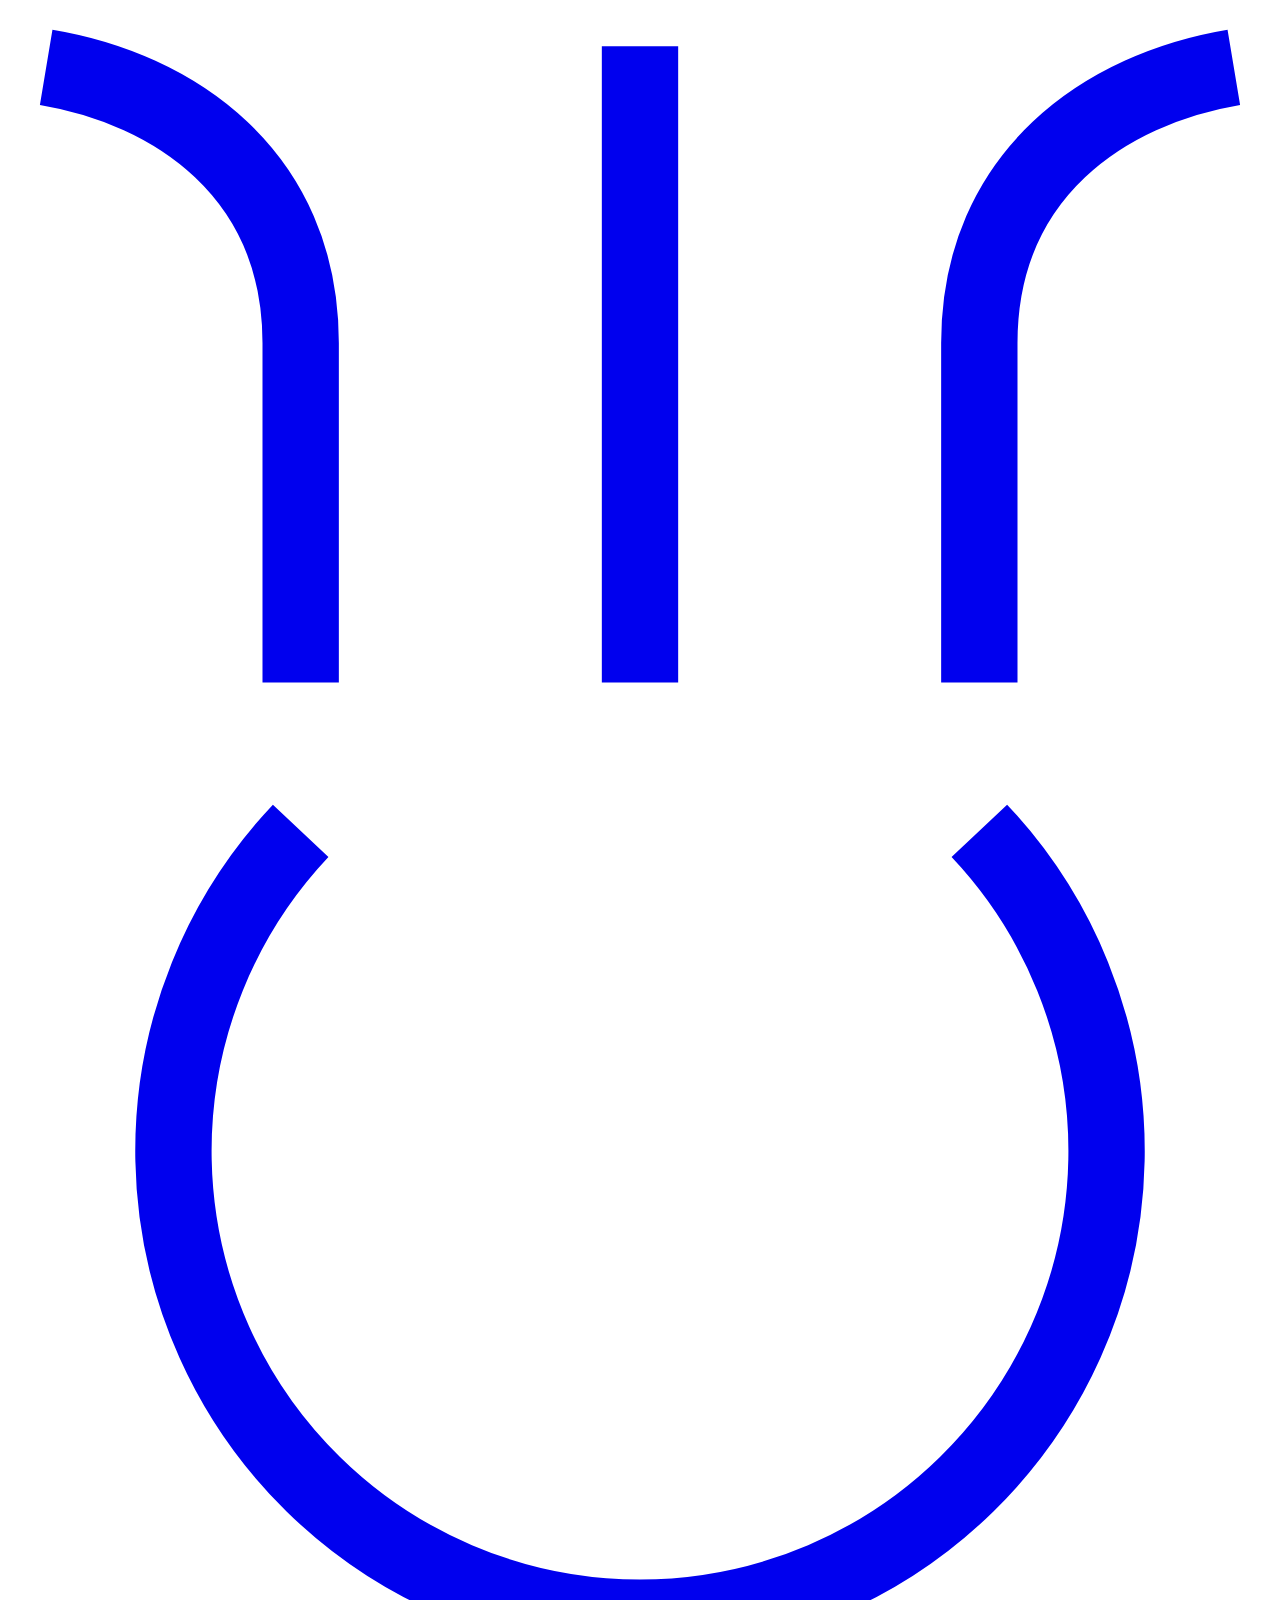
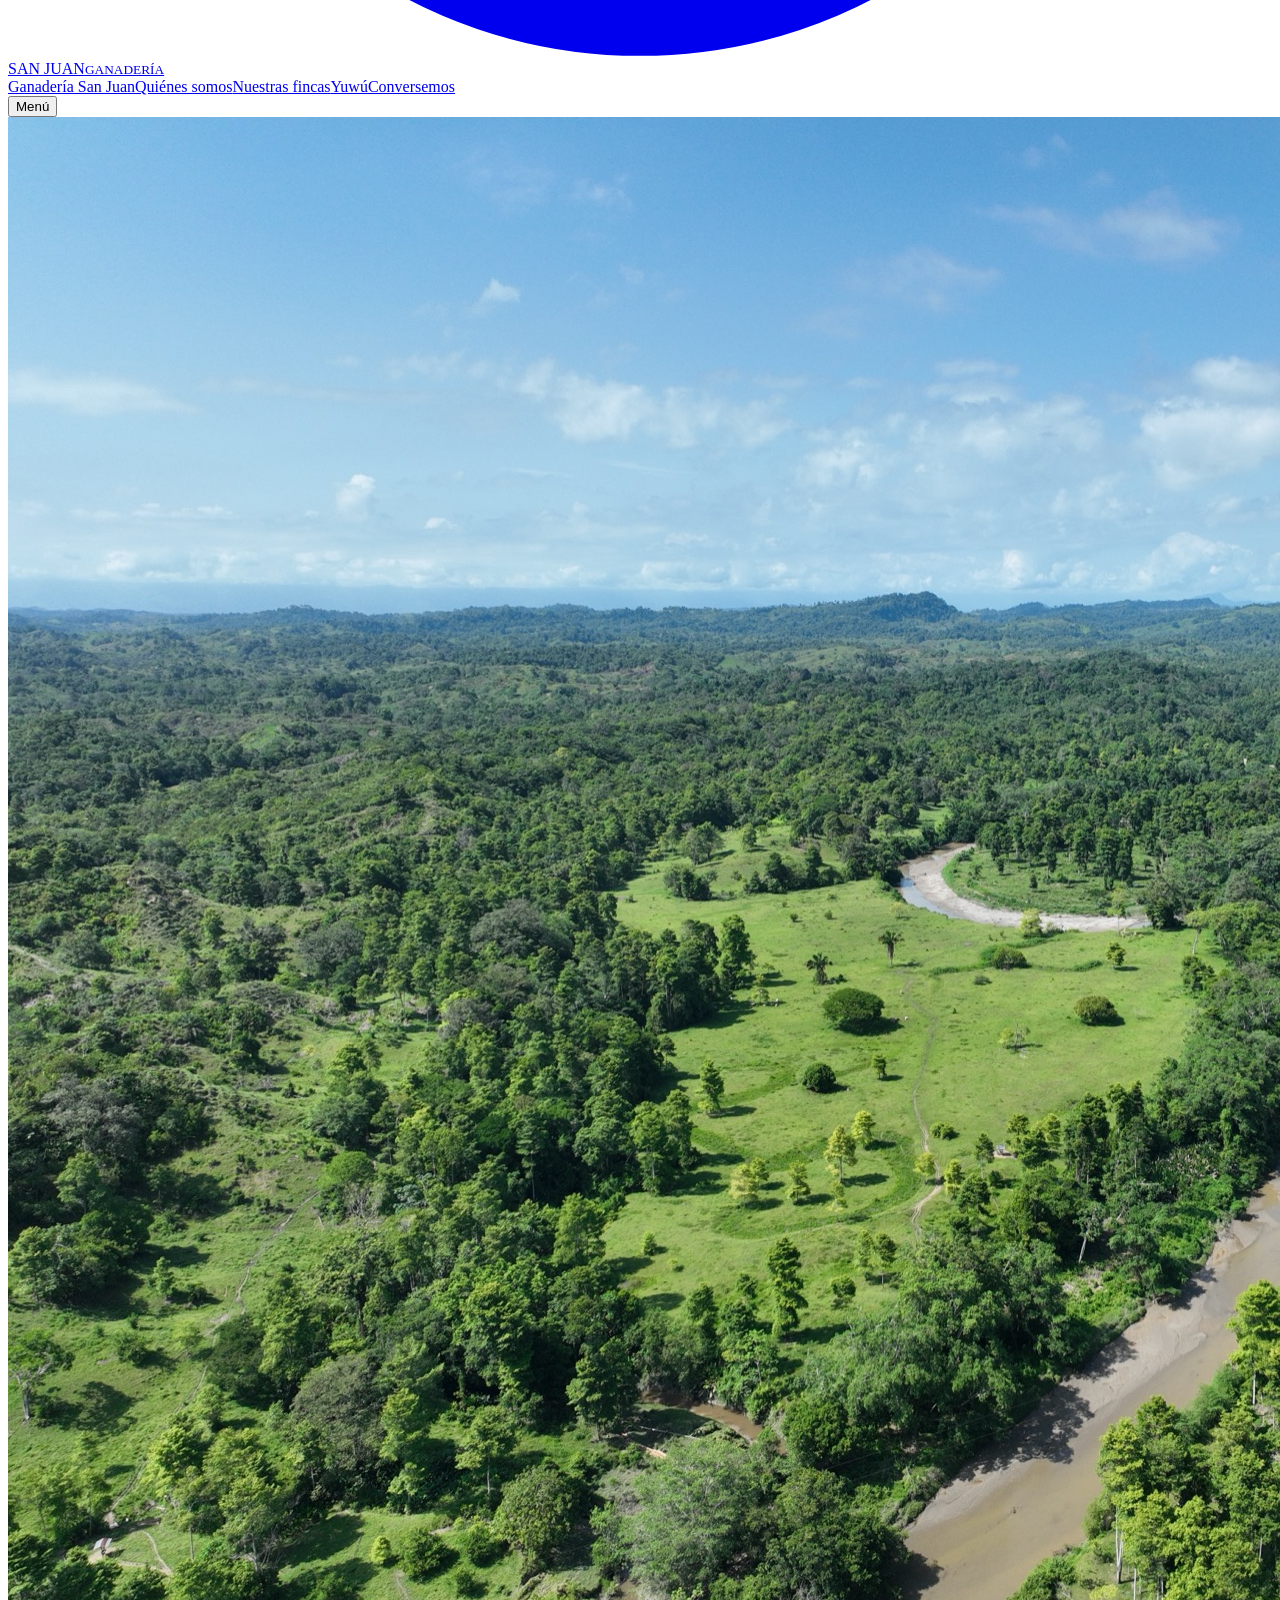
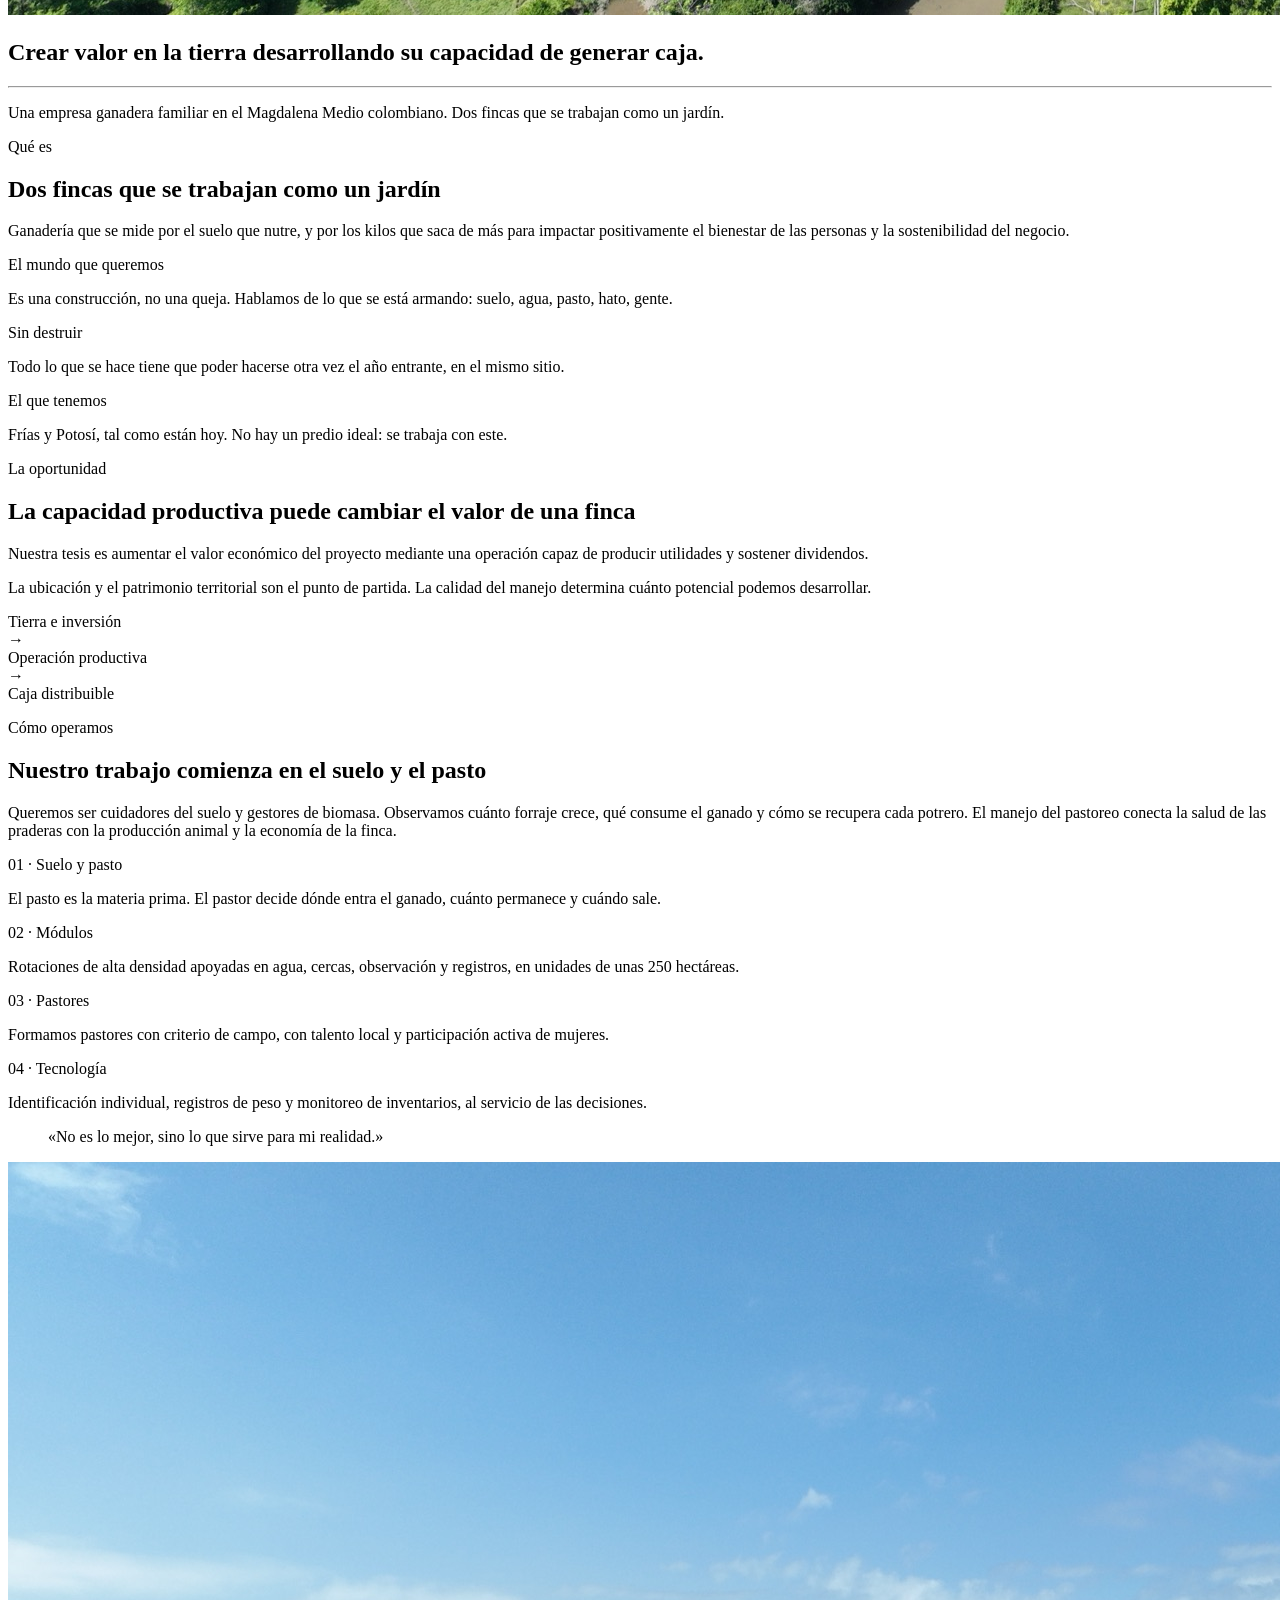
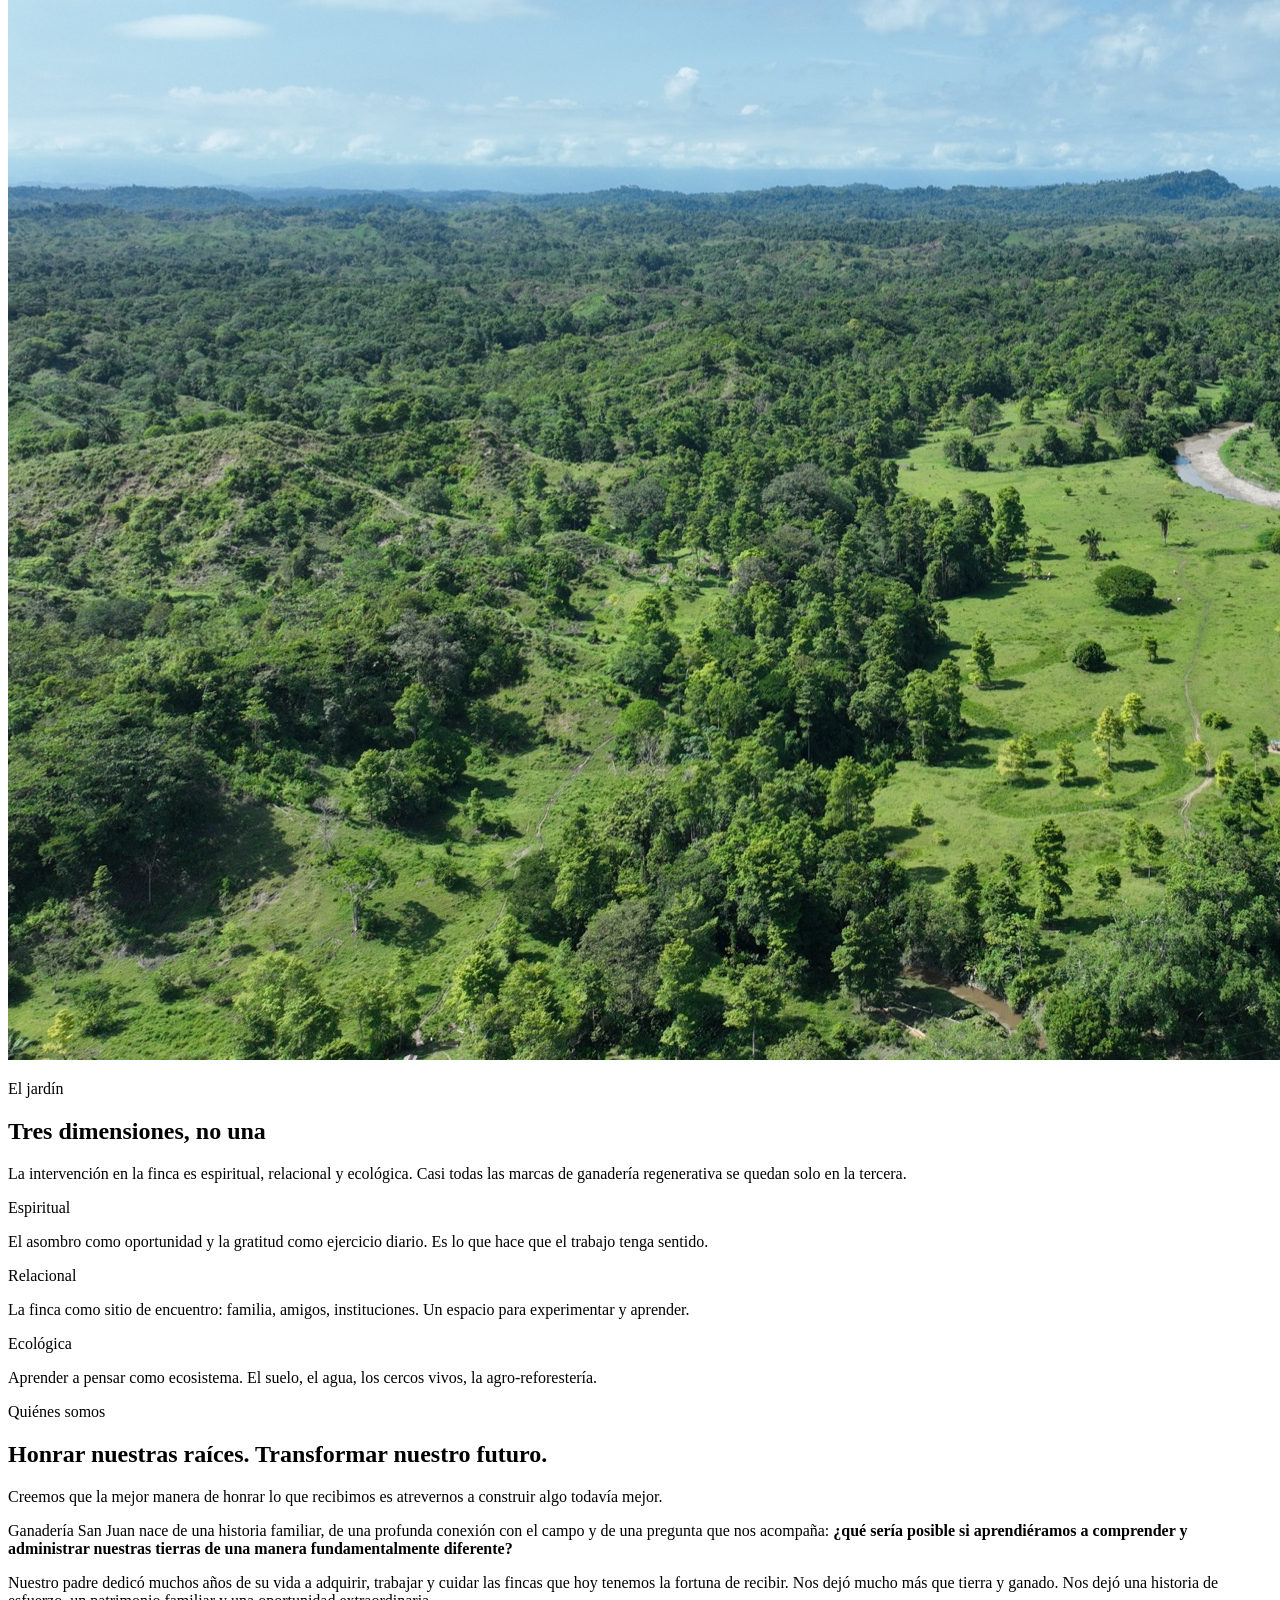
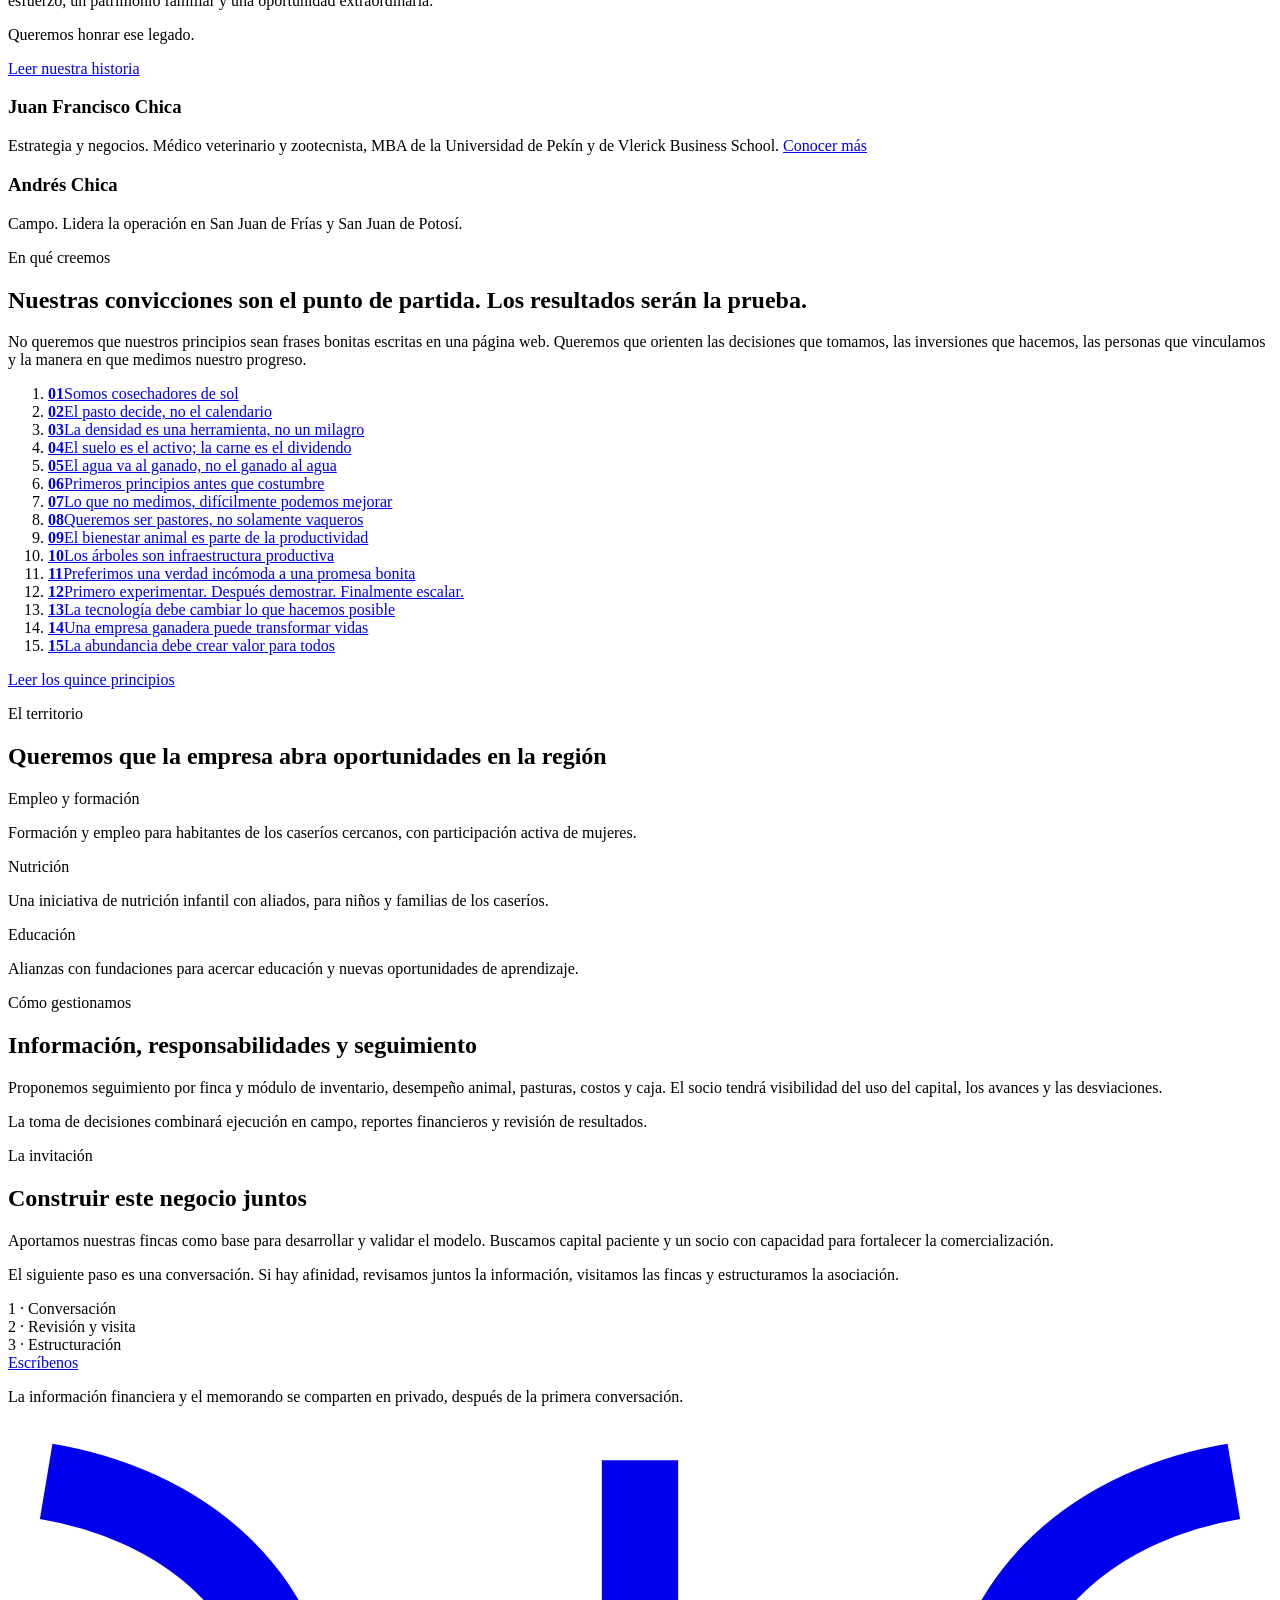
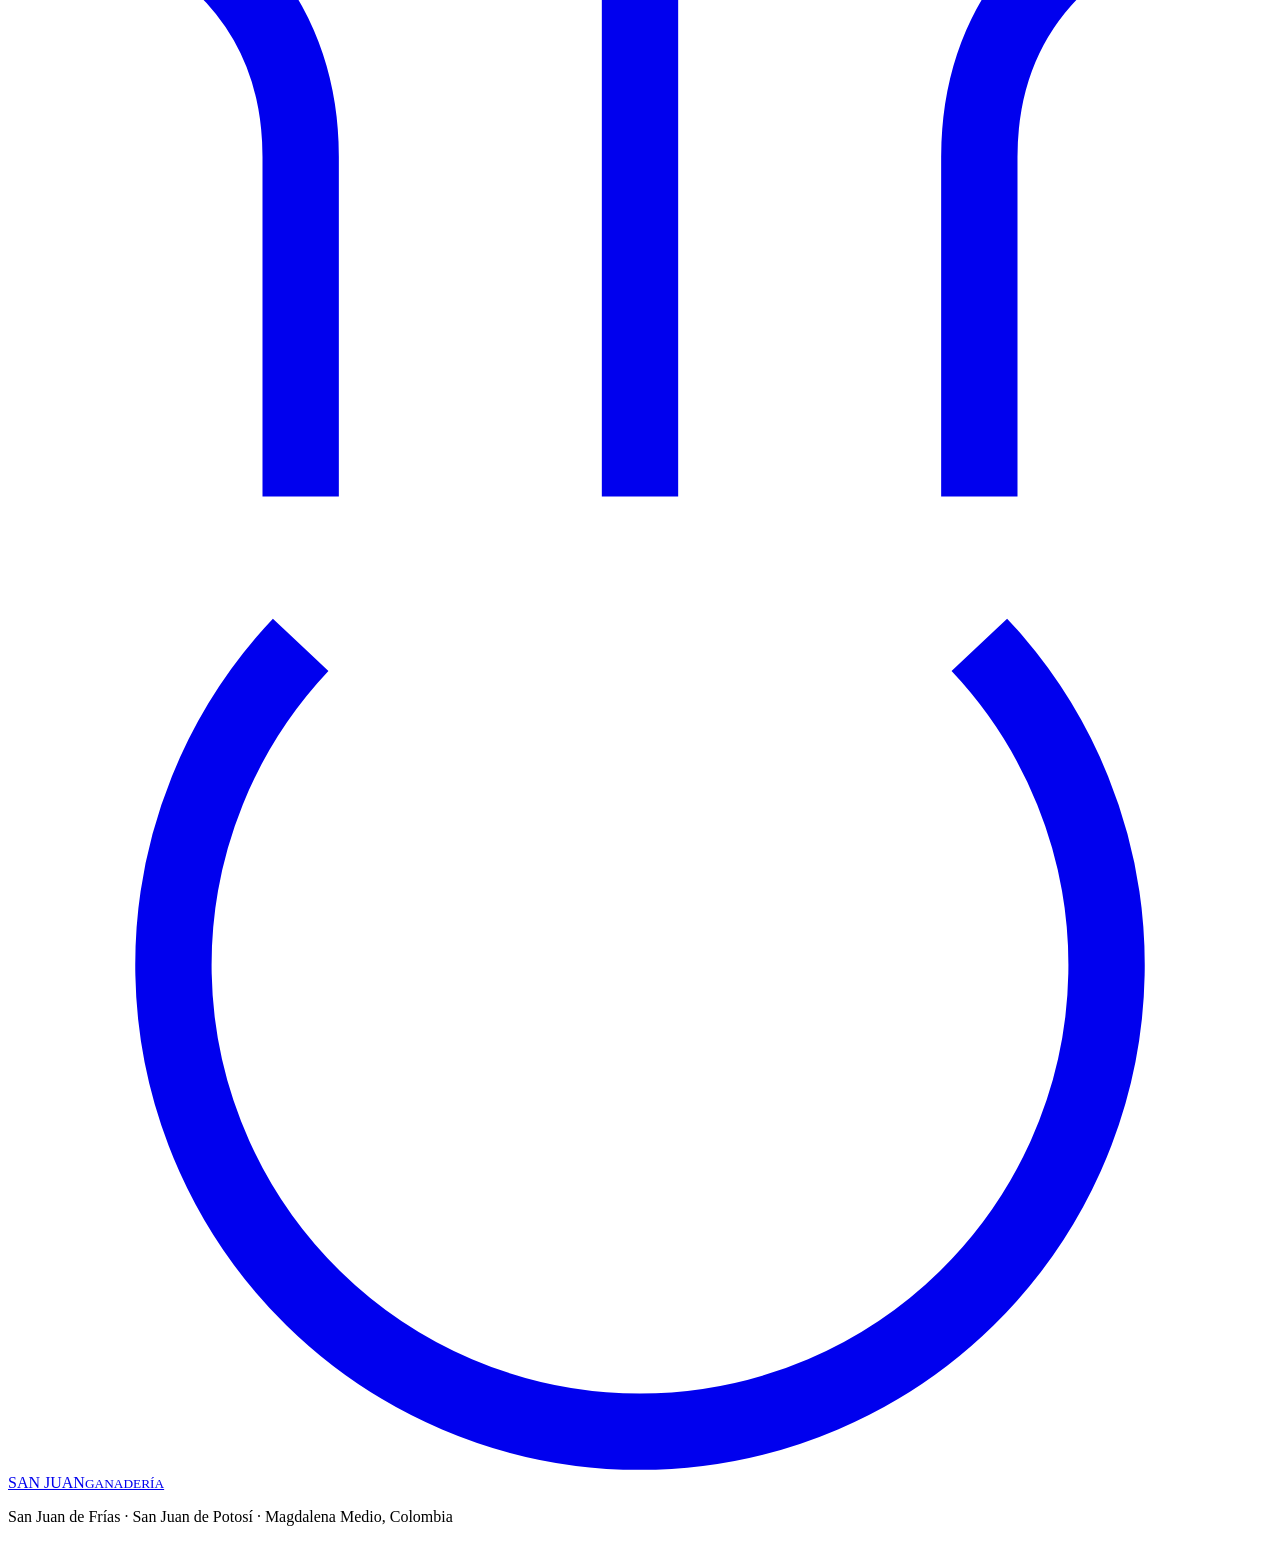
==== docs/index.html @ 47ebae49 "Sitio de Ganadería San Juan para inversionistas: inicio, quiénes somos, nuestras fincas y Yuwú Co-Au" ====
<!doctype html>
<html lang="es">
<head>
<meta charset="utf-8">
<meta name="viewport" content="width=device-width, initial-scale=1">
<title>Ganadería San Juan</title>
<meta name="description" content="Una empresa ganadera familiar en el Magdalena Medio colombiano. Crear valor en la tierra desarrollando su capacidad de generar caja.">
<meta property="og:title" content="Ganadería San Juan">
<meta property="og:description" content="Una empresa ganadera familiar en el Magdalena Medio colombiano. Crear valor en la tierra desarrollando su capacidad de generar caja.">
<meta property="og:image" content="/activos/fotos/predio-01-agua.jpg">
<link rel="icon" href="/activos/favicon.svg" type="image/svg+xml">
<link rel="preconnect" href="https://fonts.googleapis.com">
<link rel="preconnect" href="https://fonts.gstatic.com" crossorigin>
<link href="https://fonts.googleapis.com/css2?family=Work+Sans:wght@400;500;600&family=Zilla+Slab:wght@400;500&display=swap" rel="stylesheet">
<link rel="stylesheet" href="/activos/estilos.css?v=a3843a51">
</head>
<body>
<header class="nav"><div class="contenedor">
  <a class="marca" href="/" aria-label="Ganadería San Juan, inicio"><svg xmlns="http://www.w3.org/2000/svg" viewBox="20.2 10.2 59.6 77.7" role="img" aria-label="San Juan">

<g fill="none" stroke="currentColor" stroke-width="3.6"><path d="M34,49 A22,22 0 1 0 66,49"></path><path d="M34,42 V26 C34,18 28,14 22,13"></path><path d="M50,42 V12"></path><path d="M66,42 V26 C66,18 72,14 78,13"></path></g>
</svg><span>SAN JUAN<small>GANADERÍA</small></span></a>
  <nav class="enlaces" id="menu"><a href="/" aria-current="page">Ganadería San Juan</a><a href="/quienes-somos/">Quiénes somos</a><a href="/fincas/">Nuestras fincas</a><a href="/yuwu/">Yuwú</a><a href="/#conversemos">Conversemos</a></nav>
  <button class="menu-boton" type="button" aria-expanded="false" aria-controls="menu">Menú</button>
</div></header>
<main>
<section class="portada">
  <img src="/activos/fotos/predio-01-agua.jpg" alt="Una quebrada rodea un potrero de San Juan, con el monte alrededor" fetchpriority="high">
  <div class="contenedor">
    <h1>Crear valor en la tierra desarrollando su capacidad de generar caja.</h1>
    <hr class="regla">
    <p class="bajada">Una empresa ganadera familiar en el Magdalena Medio colombiano. Dos fincas que se trabajan como un jardín.</p>
  </div>
</section>

<section class="seccion" id="que-es"><div class="contenedor">
  <p class="etiqueta">Qué es</p>
  <h2>Dos fincas que se trabajan como un jardín</h2>
  <div class="cuerpo"><p>Ganadería que se mide por el suelo que nutre, y por los kilos que saca de más para impactar positivamente el bienestar de las personas y la sostenibilidad del negocio.</p></div>
  <div class="columnas">
    <div class="col"><p class="etiqueta">El mundo que queremos</p><p class="secundario">Es una construcción, no una queja. Hablamos de lo que se está armando: suelo, agua, pasto, hato, gente.</p></div>
    <div class="col"><p class="etiqueta">Sin destruir</p><p class="secundario">Todo lo que se hace tiene que poder hacerse otra vez el año entrante, en el mismo sitio.</p></div>
    <div class="col"><p class="etiqueta">El que tenemos</p><p class="secundario">Frías y Potosí, tal como están hoy. No hay un predio ideal: se trabaja con este.</p></div>
  </div>
</div></section>

<section class="seccion tarjeta-fondo" id="oportunidad"><div class="contenedor">
  <p class="etiqueta">La oportunidad</p>
  <h2>La capacidad productiva puede cambiar el valor de una finca</h2>
  <div class="cuerpo">
    <p>Nuestra tesis es aumentar el valor económico del proyecto mediante una operación capaz de producir utilidades y sostener dividendos.</p>
    <p>La ubicación y el patrimonio territorial son el punto de partida. La calidad del manejo determina cuánto potencial podemos desarrollar.</p>
  </div>
  <div class="flujo"><div>Tierra e inversión</div><span>→</span><div>Operación productiva</div><span>→</span><div>Caja distribuible</div></div>
</div></section>

<section class="seccion" id="como-operamos"><div class="contenedor">
  <p class="etiqueta">Cómo operamos</p>
  <h2>Nuestro trabajo comienza en el suelo y el pasto</h2>
  <div class="cuerpo"><p>Queremos ser cuidadores del suelo y gestores de biomasa. Observamos cuánto forraje crece, qué consume el ganado y cómo se recupera cada potrero. El manejo del pastoreo conecta la salud de las praderas con la producción animal y la economía de la finca.</p></div>
  <div class="columnas cuatro">
    <div class="col"><p class="etiqueta">01 · Suelo y pasto</p><p class="secundario">El pasto es la materia prima. El pastor decide dónde entra el ganado, cuánto permanece y cuándo sale.</p></div>
    <div class="col"><p class="etiqueta">02 · Módulos</p><p class="secundario">Rotaciones de alta densidad apoyadas en agua, cercas, observación y registros, en unidades de unas 250 hectáreas.</p></div>
    <div class="col"><p class="etiqueta">03 · Pastores</p><p class="secundario">Formamos pastores con criterio de campo, con talento local y participación activa de mujeres.</p></div>
    <div class="col"><p class="etiqueta">04 · Tecnología</p><p class="secundario">Identificación individual, registros de peso y monitoreo de inventarios, al servicio de las decisiones.</p></div>
  </div>
  <blockquote class="cita">«No es lo mejor, sino lo que sirve para mi realidad.»</blockquote>
</div></section>

<section class="oscura" id="el-jardin">
  <img class="foto-sangre" src="/activos/fotos/predio-02-potrero.jpg" alt="El claro de un potrero dentro de la curva de la quebrada, con el monte alrededor" loading="lazy">
  <div class="seccion"><div class="contenedor">
    <p class="etiqueta">El jardín</p>
    <h2>Tres dimensiones, no una</h2>
    <div class="cuerpo"><p>La intervención en la finca es espiritual, relacional y ecológica. Casi todas las marcas de ganadería regenerativa se quedan solo en la tercera.</p></div>
    <div class="columnas">
      <div class="col"><p class="etiqueta">Espiritual</p><p class="secundario">El asombro como oportunidad y la gratitud como ejercicio diario. Es lo que hace que el trabajo tenga sentido.</p></div>
      <div class="col"><p class="etiqueta">Relacional</p><p class="secundario">La finca como sitio de encuentro: familia, amigos, instituciones. Un espacio para experimentar y aprender.</p></div>
      <div class="col"><p class="etiqueta">Ecológica</p><p class="secundario">Aprender a pensar como ecosistema. El suelo, el agua, los cercos vivos, la agro-reforestería.</p></div>
    </div>
  </div></div>
</section>

<section class="seccion tarjeta-fondo" id="quienes-somos"><div class="contenedor">
  <p class="etiqueta">Quiénes somos</p>
  <h2>Honrar nuestras raíces. Transformar nuestro futuro.</h2>
  <div class="cuerpo">
    <p>Creemos que la mejor manera de honrar lo que recibimos es atrevernos a construir algo todavía mejor.</p>
    <p>Ganadería San Juan nace de una historia familiar, de una profunda conexión con el campo y de una pregunta que nos acompaña: <strong>¿qué sería posible si aprendiéramos a comprender y administrar nuestras tierras de una manera fundamentalmente diferente?</strong></p>
    <p>Nuestro padre dedicó muchos años de su vida a adquirir, trabajar y cuidar las fincas que hoy tenemos la fortuna de recibir. Nos dejó mucho más que tierra y ganado. Nos dejó una historia de esfuerzo, un patrimonio familiar y una oportunidad extraordinaria.</p>
    <p>Queremos honrar ese legado.</p>
  </div>
  <a class="boton sepia" href="/quienes-somos/">Leer nuestra historia</a>
  <div class="personas">
    <div class="persona"><h3>Juan Francisco Chica</h3><p class="secundario">Estrategia y negocios. Médico veterinario y zootecnista, MBA de la Universidad de Pekín y de Vlerick Business School. <a href="https://juanchica.com/sobre-mi/">Conocer más</a></p></div>
    <div class="persona"><h3>Andrés Chica</h3><p class="secundario">Campo. Lidera la operación en San Juan de Frías y San Juan de Potosí.</p></div>
  </div>
</div></section>

<section class="seccion" id="en-que-creemos"><div class="contenedor">
  <p class="etiqueta">En qué creemos</p>
  <h2>Nuestras convicciones son el punto de partida. Los resultados serán la prueba.</h2>
  <div class="cuerpo"><p>No queremos que nuestros principios sean frases bonitas escritas en una página web. Queremos que orienten las decisiones que tomamos, las inversiones que hacemos, las personas que vinculamos y la manera en que medimos nuestro progreso.</p></div>
  <ol class="principios">
    <li><a href="/quienes-somos/#p01"><b>01</b>Somos cosechadores de sol</a></li>
    <li><a href="/quienes-somos/#p02"><b>02</b>El pasto decide, no el calendario</a></li>
    <li><a href="/quienes-somos/#p03"><b>03</b>La densidad es una herramienta, no un milagro</a></li>
    <li><a href="/quienes-somos/#p04"><b>04</b>El suelo es el activo; la carne es el dividendo</a></li>
    <li><a href="/quienes-somos/#p05"><b>05</b>El agua va al ganado, no el ganado al agua</a></li>
    <li><a href="/quienes-somos/#p06"><b>06</b>Primeros principios antes que costumbre</a></li>
    <li><a href="/quienes-somos/#p07"><b>07</b>Lo que no medimos, difícilmente podemos mejorar</a></li>
    <li><a href="/quienes-somos/#p08"><b>08</b>Queremos ser pastores, no solamente vaqueros</a></li>
    <li><a href="/quienes-somos/#p09"><b>09</b>El bienestar animal es parte de la productividad</a></li>
    <li><a href="/quienes-somos/#p10"><b>10</b>Los árboles son infraestructura productiva</a></li>
    <li><a href="/quienes-somos/#p11"><b>11</b>Preferimos una verdad incómoda a una promesa bonita</a></li>
    <li><a href="/quienes-somos/#p12"><b>12</b>Primero experimentar. Después demostrar. Finalmente escalar.</a></li>
    <li><a href="/quienes-somos/#p13"><b>13</b>La tecnología debe cambiar lo que hacemos posible</a></li>
    <li><a href="/quienes-somos/#p14"><b>14</b>Una empresa ganadera puede transformar vidas</a></li>
    <li><a href="/quienes-somos/#p15"><b>15</b>La abundancia debe crear valor para todos</a></li>
  </ol>
  <a class="boton sepia" href="/quienes-somos/#en-que-creemos">Leer los quince principios</a>
</div></section>

<section class="seccion tarjeta-fondo" id="region"><div class="contenedor">
  <p class="etiqueta">El territorio</p>
  <h2>Queremos que la empresa abra oportunidades en la región</h2>
  <div class="columnas">
    <div class="col"><p class="etiqueta">Empleo y formación</p><p class="secundario">Formación y empleo para habitantes de los caseríos cercanos, con participación activa de mujeres.</p></div>
    <div class="col"><p class="etiqueta">Nutrición</p><p class="secundario">Una iniciativa de nutrición infantil con aliados, para niños y familias de los caseríos.</p></div>
    <div class="col"><p class="etiqueta">Educación</p><p class="secundario">Alianzas con fundaciones para acercar educación y nuevas oportunidades de aprendizaje.</p></div>
  </div>
</div></section>

<section class="seccion" id="gobierno"><div class="contenedor">
  <p class="etiqueta">Cómo gestionamos</p>
  <h2>Información, responsabilidades y seguimiento</h2>
  <div class="cuerpo">
    <p>Proponemos seguimiento por finca y módulo de inventario, desempeño animal, pasturas, costos y caja. El socio tendrá visibilidad del uso del capital, los avances y las desviaciones.</p>
    <p>La toma de decisiones combinará ejecución en campo, reportes financieros y revisión de resultados.</p>
  </div>
</div></section>


<section class="seccion oscura" id="conversemos"><div class="contenedor">
  <p class="etiqueta">La invitación</p>
  <h2>Construir este negocio juntos</h2>
  <div class="cuerpo">
    <p>Aportamos nuestras fincas como base para desarrollar y validar el modelo. Buscamos capital paciente y un socio con capacidad para fortalecer la comercialización.</p>
    <p>El siguiente paso es una conversación. Si hay afinidad, revisamos juntos la información, visitamos las fincas y estructuramos la asociación.</p>
  </div>
  <div class="pasos"><div>1 · Conversación</div><div>2 · Revisión y visita</div><div>3 · Estructuración</div></div>
  <a class="boton" href="mailto:juan.francisco.chica@gmail.com?subject=Ganader%C3%ADa%20San%20Juan">Escríbenos</a>
  <p class="nota">La información financiera y el memorando se comparten en privado, después de la primera conversación.</p>
</div></section>

</main>
<footer class="pie"><div class="contenedor">
  <a class="marca" href="/"><svg xmlns="http://www.w3.org/2000/svg" viewBox="20.2 10.2 59.6 77.7" role="img" aria-label="San Juan">

<g fill="none" stroke="currentColor" stroke-width="3.6"><path d="M34,49 A22,22 0 1 0 66,49"></path><path d="M34,42 V26 C34,18 28,14 22,13"></path><path d="M50,42 V12"></path><path d="M66,42 V26 C66,18 72,14 78,13"></path></g>
</svg><span>SAN JUAN<small>GANADERÍA</small></span></a>
  <p>San Juan de Frías · San Juan de Potosí · Magdalena Medio, Colombia</p>
</div></footer>
<script>
  const nav = document.querySelector('.nav'), boton = document.querySelector('.menu-boton');
  boton.addEventListener('click', () => {
    const abierto = nav.classList.toggle('abierto');
    boton.setAttribute('aria-expanded', abierto); boton.textContent = abierto ? 'Cerrar' : 'Menú';
  });
  document.querySelectorAll('#menu a').forEach(a => a.addEventListener('click', () => {
    nav.classList.remove('abierto'); boton.setAttribute('aria-expanded', false); boton.textContent = 'Menú';
  }));
</script>
</body>
</html>
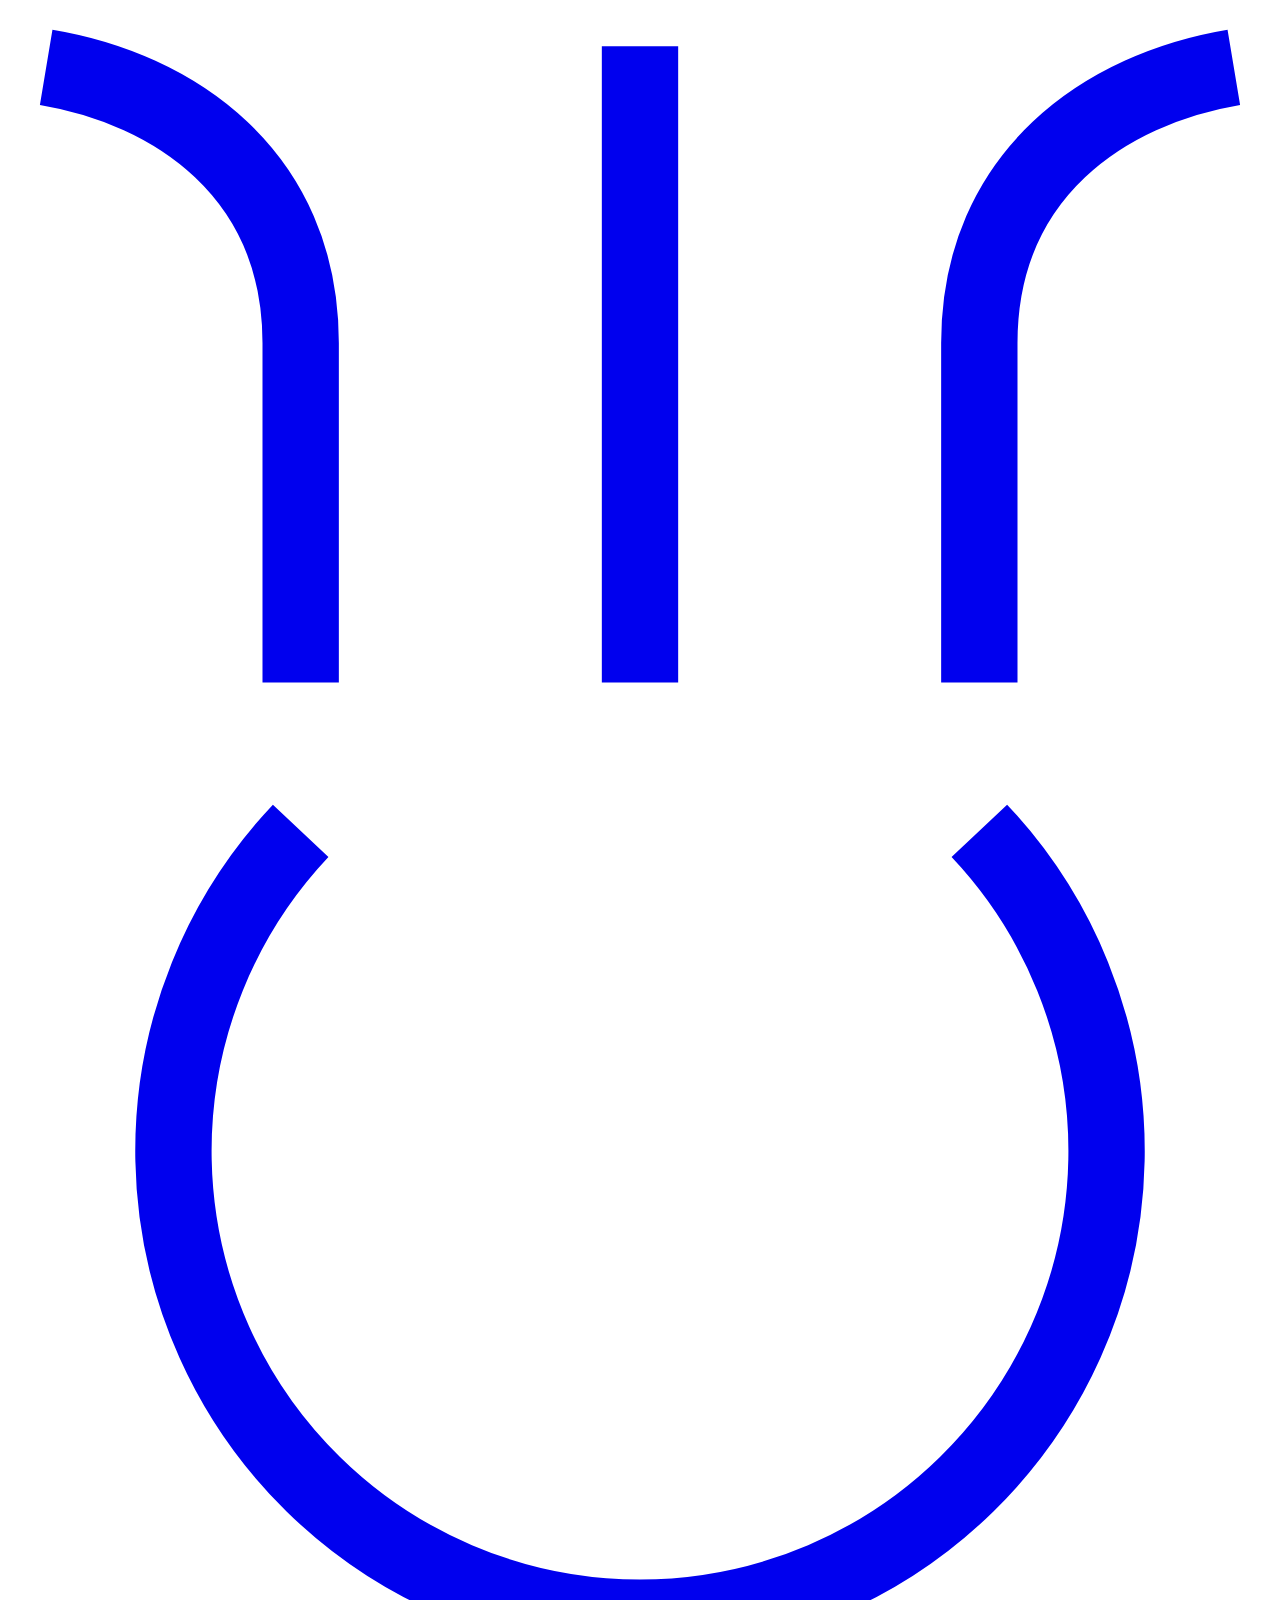
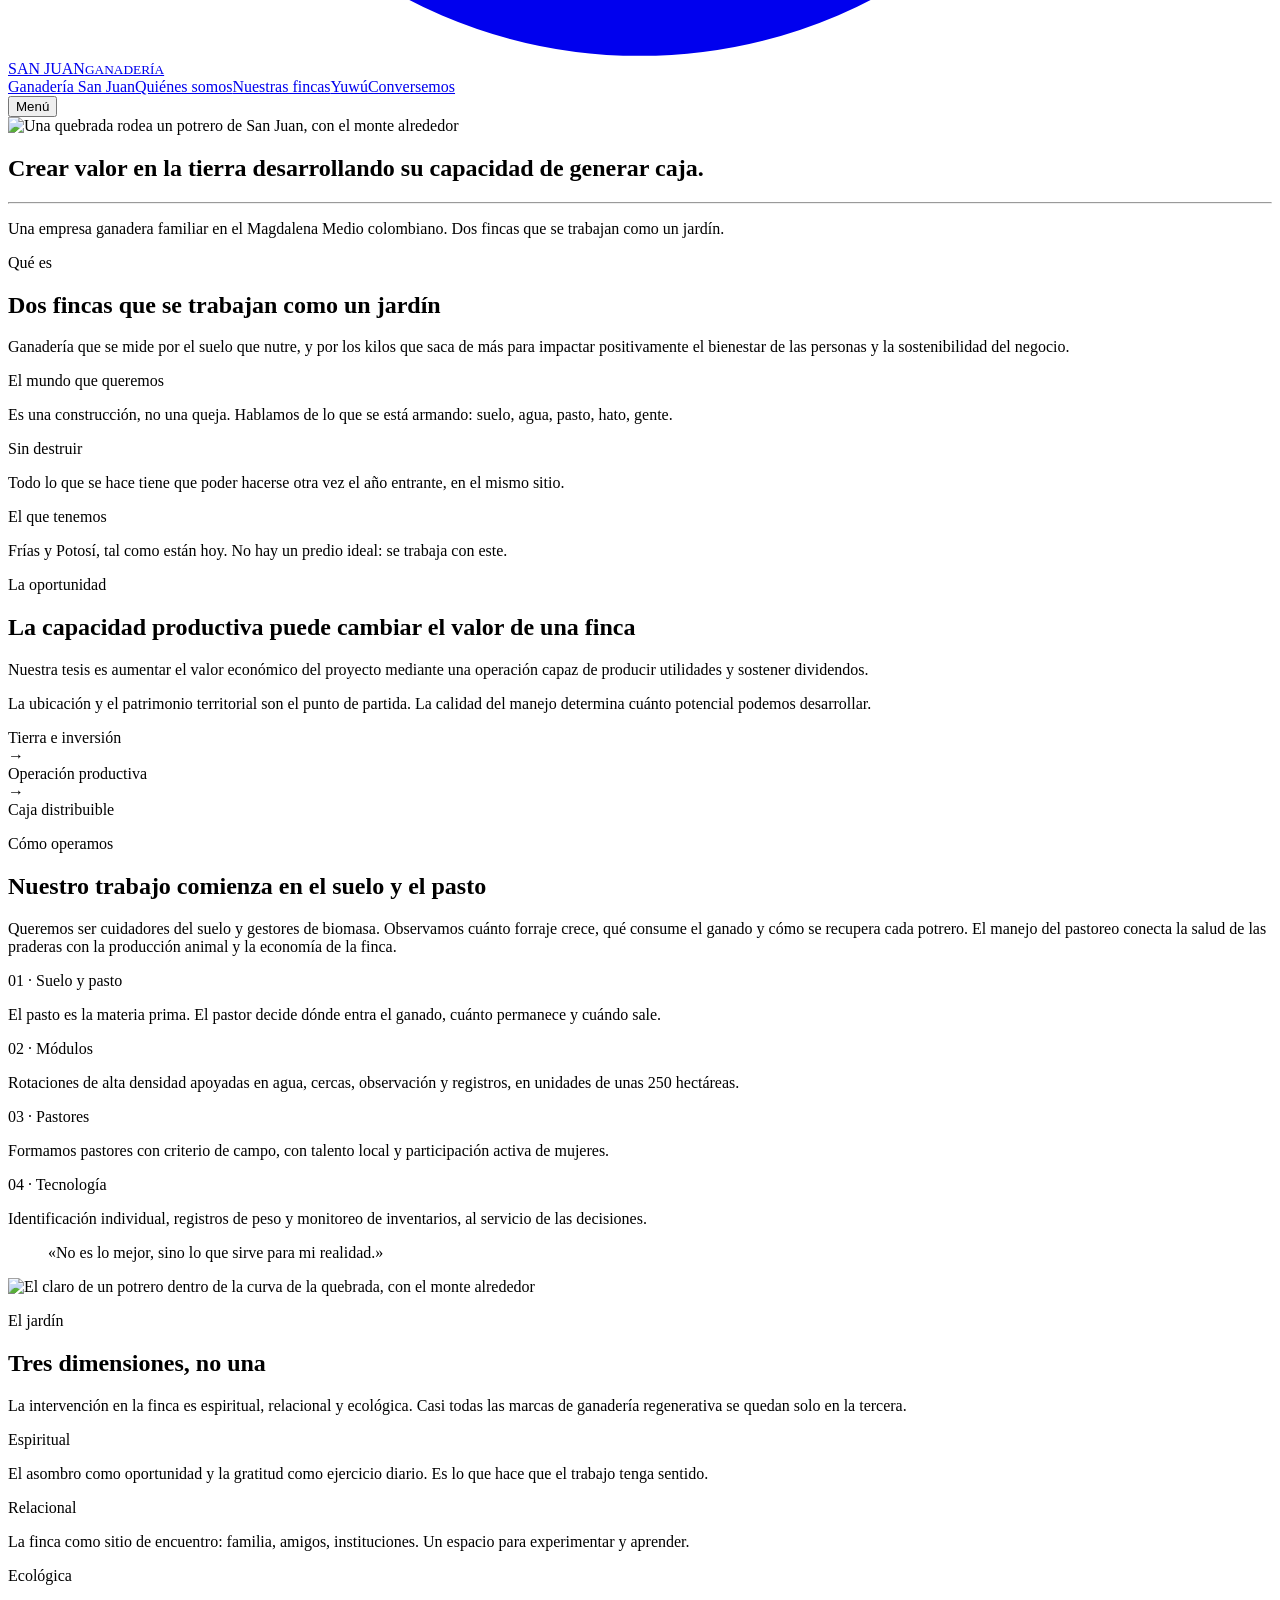
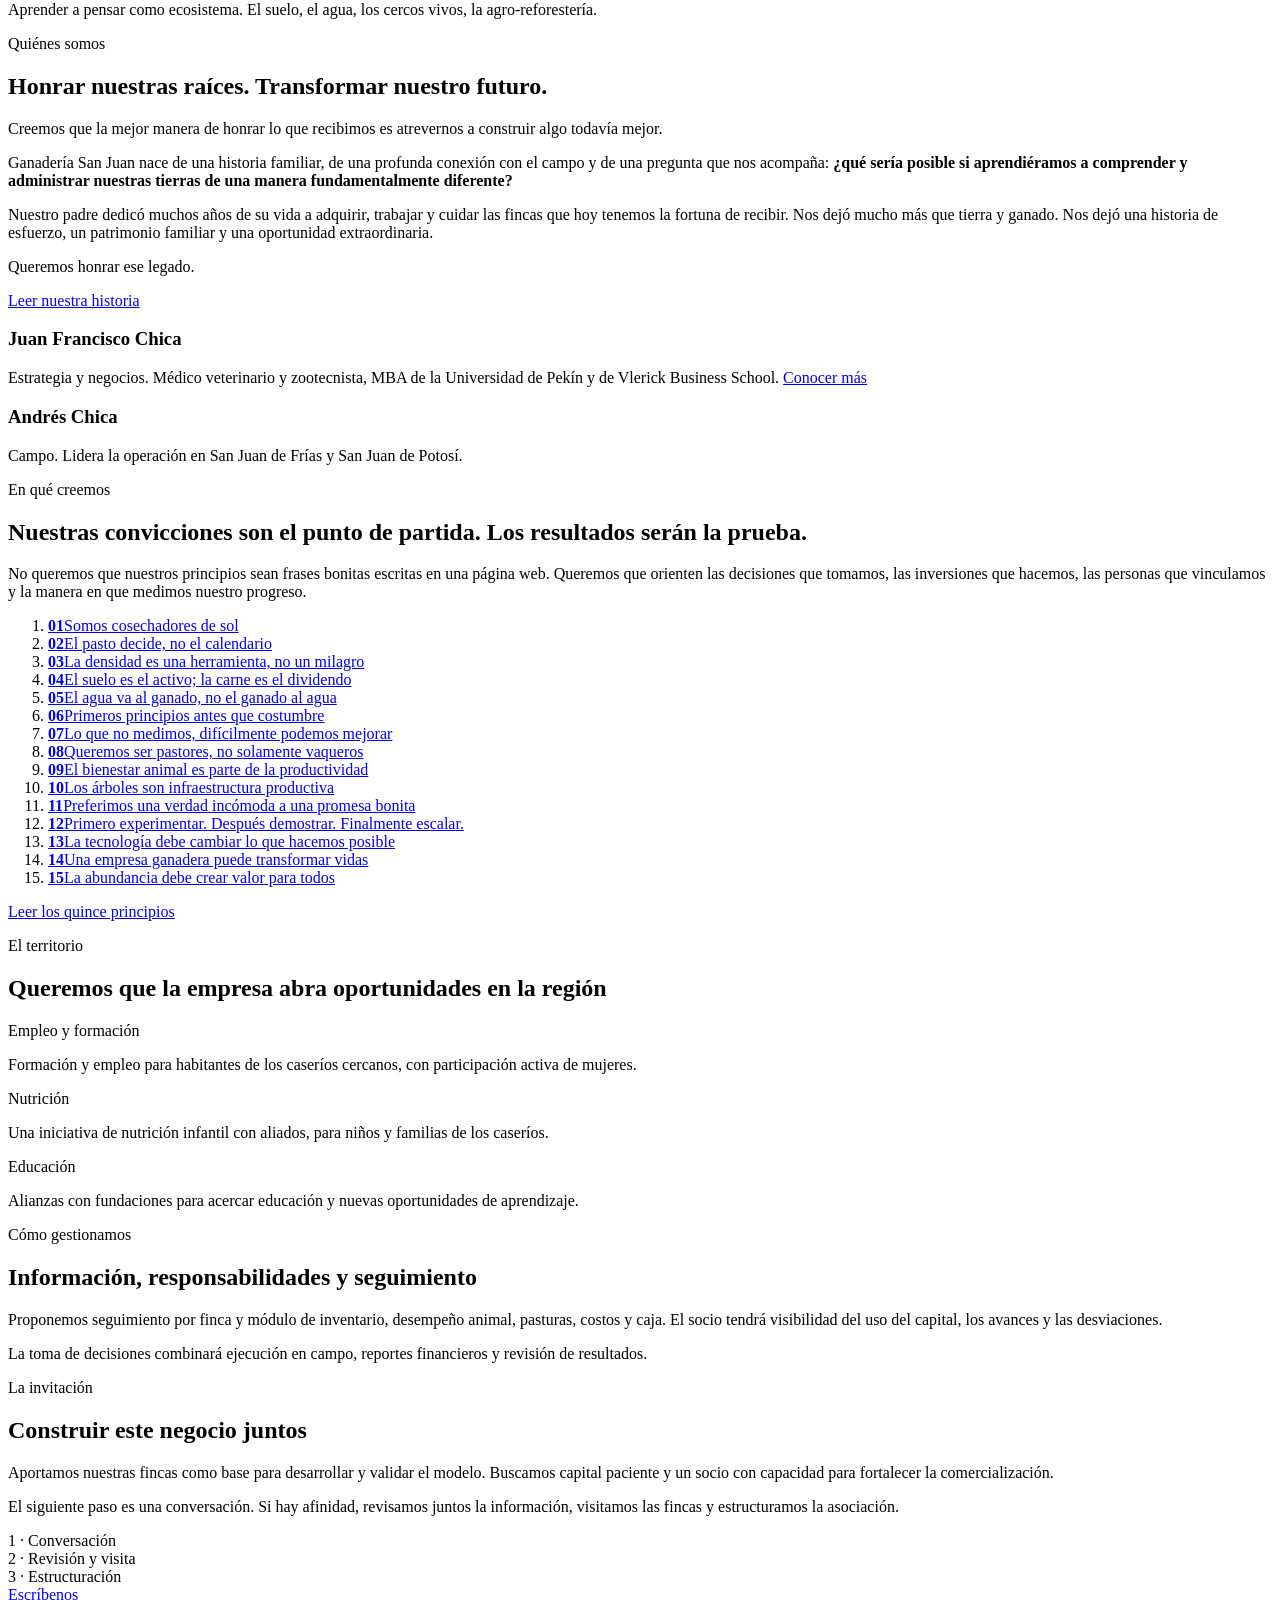
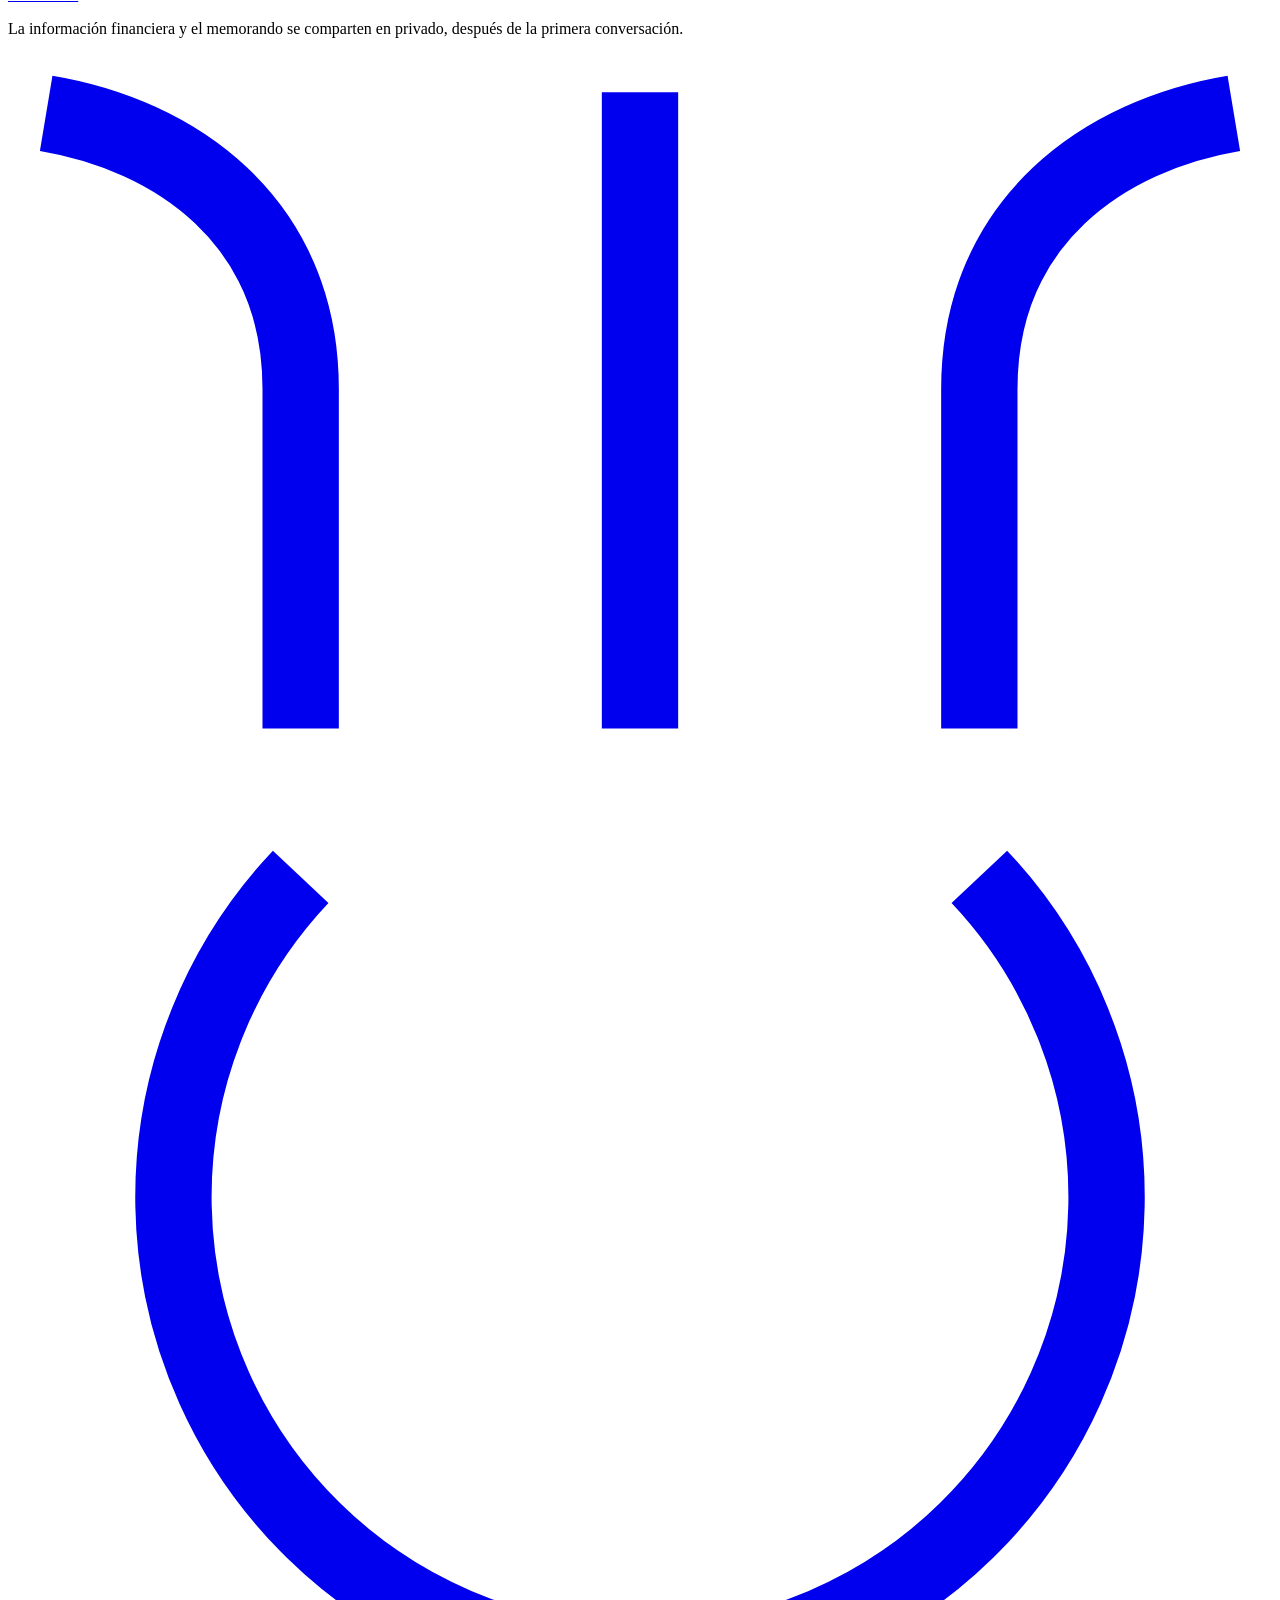
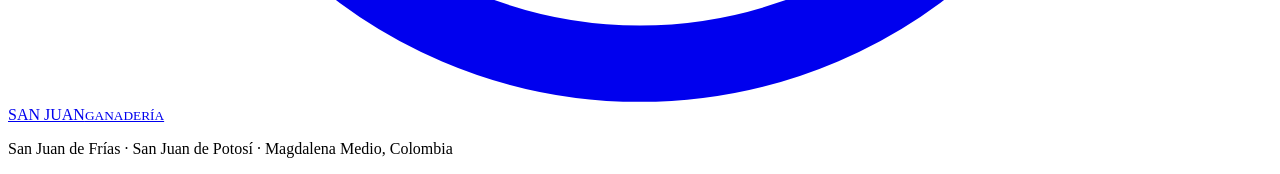
==== commit 86ac977d: "Rutas con el prefijo del sitio de proyecto en GitHub Pages Co-Authored-By: Claude Opus 5.5 <noreply@" ====
--- a/docs/index.html
+++ b/docs/index.html
@@ -7,25 +7,25 @@
 <meta name="description" content="Una empresa ganadera familiar en el Magdalena Medio colombiano. Crear valor en la tierra desarrollando su capacidad de generar caja.">
 <meta property="og:title" content="Ganadería San Juan">
 <meta property="og:description" content="Una empresa ganadera familiar en el Magdalena Medio colombiano. Crear valor en la tierra desarrollando su capacidad de generar caja.">
-<meta property="og:image" content="/activos/fotos/predio-01-agua.jpg">
-<link rel="icon" href="/activos/favicon.svg" type="image/svg+xml">
+<meta property="og:image" content="/ganaderia-san-juan/activos/fotos/predio-01-agua.jpg">
+<link rel="icon" href="/ganaderia-san-juan/activos/favicon.svg" type="image/svg+xml">
 <link rel="preconnect" href="https://fonts.googleapis.com">
 <link rel="preconnect" href="https://fonts.gstatic.com" crossorigin>
 <link href="https://fonts.googleapis.com/css2?family=Work+Sans:wght@400;500;600&family=Zilla+Slab:wght@400;500&display=swap" rel="stylesheet">
-<link rel="stylesheet" href="/activos/estilos.css?v=a3843a51">
+<link rel="stylesheet" href="/ganaderia-san-juan/activos/estilos.css?v=a3843a51">
 </head>
 <body>
 <header class="nav"><div class="contenedor">
-  <a class="marca" href="/" aria-label="Ganadería San Juan, inicio"><svg xmlns="http://www.w3.org/2000/svg" viewBox="20.2 10.2 59.6 77.7" role="img" aria-label="San Juan">
+  <a class="marca" href="/ganaderia-san-juan/" aria-label="Ganadería San Juan, inicio"><svg xmlns="http://www.w3.org/2000/svg" viewBox="20.2 10.2 59.6 77.7" role="img" aria-label="San Juan">
 
 <g fill="none" stroke="currentColor" stroke-width="3.6"><path d="M34,49 A22,22 0 1 0 66,49"></path><path d="M34,42 V26 C34,18 28,14 22,13"></path><path d="M50,42 V12"></path><path d="M66,42 V26 C66,18 72,14 78,13"></path></g>
 </svg><span>SAN JUAN<small>GANADERÍA</small></span></a>
-  <nav class="enlaces" id="menu"><a href="/" aria-current="page">Ganadería San Juan</a><a href="/quienes-somos/">Quiénes somos</a><a href="/fincas/">Nuestras fincas</a><a href="/yuwu/">Yuwú</a><a href="/#conversemos">Conversemos</a></nav>
+  <nav class="enlaces" id="menu"><a href="/ganaderia-san-juan/" aria-current="page">Ganadería San Juan</a><a href="/ganaderia-san-juan/quienes-somos/">Quiénes somos</a><a href="/ganaderia-san-juan/fincas/">Nuestras fincas</a><a href="/ganaderia-san-juan/yuwu/">Yuwú</a><a href="/ganaderia-san-juan/#conversemos">Conversemos</a></nav>
   <button class="menu-boton" type="button" aria-expanded="false" aria-controls="menu">Menú</button>
 </div></header>
 <main>
 <section class="portada">
-  <img src="/activos/fotos/predio-01-agua.jpg" alt="Una quebrada rodea un potrero de San Juan, con el monte alrededor" fetchpriority="high">
+  <img src="/ganaderia-san-juan/activos/fotos/predio-01-agua.jpg" alt="Una quebrada rodea un potrero de San Juan, con el monte alrededor" fetchpriority="high">
   <div class="contenedor">
     <h1>Crear valor en la tierra desarrollando su capacidad de generar caja.</h1>
     <hr class="regla">
@@ -68,7 +68,7 @@
 </div></section>
 
 <section class="oscura" id="el-jardin">
-  <img class="foto-sangre" src="/activos/fotos/predio-02-potrero.jpg" alt="El claro de un potrero dentro de la curva de la quebrada, con el monte alrededor" loading="lazy">
+  <img class="foto-sangre" src="/ganaderia-san-juan/activos/fotos/predio-02-potrero.jpg" alt="El claro de un potrero dentro de la curva de la quebrada, con el monte alrededor" loading="lazy">
   <div class="seccion"><div class="contenedor">
     <p class="etiqueta">El jardín</p>
     <h2>Tres dimensiones, no una</h2>
@@ -90,7 +90,7 @@
     <p>Nuestro padre dedicó muchos años de su vida a adquirir, trabajar y cuidar las fincas que hoy tenemos la fortuna de recibir. Nos dejó mucho más que tierra y ganado. Nos dejó una historia de esfuerzo, un patrimonio familiar y una oportunidad extraordinaria.</p>
     <p>Queremos honrar ese legado.</p>
   </div>
-  <a class="boton sepia" href="/quienes-somos/">Leer nuestra historia</a>
+  <a class="boton sepia" href="/ganaderia-san-juan/quienes-somos/">Leer nuestra historia</a>
   <div class="personas">
     <div class="persona"><h3>Juan Francisco Chica</h3><p class="secundario">Estrategia y negocios. Médico veterinario y zootecnista, MBA de la Universidad de Pekín y de Vlerick Business School. <a href="https://juanchica.com/sobre-mi/">Conocer más</a></p></div>
     <div class="persona"><h3>Andrés Chica</h3><p class="secundario">Campo. Lidera la operación en San Juan de Frías y San Juan de Potosí.</p></div>
@@ -102,23 +102,23 @@
   <h2>Nuestras convicciones son el punto de partida. Los resultados serán la prueba.</h2>
   <div class="cuerpo"><p>No queremos que nuestros principios sean frases bonitas escritas en una página web. Queremos que orienten las decisiones que tomamos, las inversiones que hacemos, las personas que vinculamos y la manera en que medimos nuestro progreso.</p></div>
   <ol class="principios">
-    <li><a href="/quienes-somos/#p01"><b>01</b>Somos cosechadores de sol</a></li>
-    <li><a href="/quienes-somos/#p02"><b>02</b>El pasto decide, no el calendario</a></li>
-    <li><a href="/quienes-somos/#p03"><b>03</b>La densidad es una herramienta, no un milagro</a></li>
-    <li><a href="/quienes-somos/#p04"><b>04</b>El suelo es el activo; la carne es el dividendo</a></li>
-    <li><a href="/quienes-somos/#p05"><b>05</b>El agua va al ganado, no el ganado al agua</a></li>
-    <li><a href="/quienes-somos/#p06"><b>06</b>Primeros principios antes que costumbre</a></li>
-    <li><a href="/quienes-somos/#p07"><b>07</b>Lo que no medimos, difícilmente podemos mejorar</a></li>
-    <li><a href="/quienes-somos/#p08"><b>08</b>Queremos ser pastores, no solamente vaqueros</a></li>
-    <li><a href="/quienes-somos/#p09"><b>09</b>El bienestar animal es parte de la productividad</a></li>
-    <li><a href="/quienes-somos/#p10"><b>10</b>Los árboles son infraestructura productiva</a></li>
-    <li><a href="/quienes-somos/#p11"><b>11</b>Preferimos una verdad incómoda a una promesa bonita</a></li>
-    <li><a href="/quienes-somos/#p12"><b>12</b>Primero experimentar. Después demostrar. Finalmente escalar.</a></li>
-    <li><a href="/quienes-somos/#p13"><b>13</b>La tecnología debe cambiar lo que hacemos posible</a></li>
-    <li><a href="/quienes-somos/#p14"><b>14</b>Una empresa ganadera puede transformar vidas</a></li>
-    <li><a href="/quienes-somos/#p15"><b>15</b>La abundancia debe crear valor para todos</a></li>
+    <li><a href="/ganaderia-san-juan/quienes-somos/#p01"><b>01</b>Somos cosechadores de sol</a></li>
+    <li><a href="/ganaderia-san-juan/quienes-somos/#p02"><b>02</b>El pasto decide, no el calendario</a></li>
+    <li><a href="/ganaderia-san-juan/quienes-somos/#p03"><b>03</b>La densidad es una herramienta, no un milagro</a></li>
+    <li><a href="/ganaderia-san-juan/quienes-somos/#p04"><b>04</b>El suelo es el activo; la carne es el dividendo</a></li>
+    <li><a href="/ganaderia-san-juan/quienes-somos/#p05"><b>05</b>El agua va al ganado, no el ganado al agua</a></li>
+    <li><a href="/ganaderia-san-juan/quienes-somos/#p06"><b>06</b>Primeros principios antes que costumbre</a></li>
+    <li><a href="/ganaderia-san-juan/quienes-somos/#p07"><b>07</b>Lo que no medimos, difícilmente podemos mejorar</a></li>
+    <li><a href="/ganaderia-san-juan/quienes-somos/#p08"><b>08</b>Queremos ser pastores, no solamente vaqueros</a></li>
+    <li><a href="/ganaderia-san-juan/quienes-somos/#p09"><b>09</b>El bienestar animal es parte de la productividad</a></li>
+    <li><a href="/ganaderia-san-juan/quienes-somos/#p10"><b>10</b>Los árboles son infraestructura productiva</a></li>
+    <li><a href="/ganaderia-san-juan/quienes-somos/#p11"><b>11</b>Preferimos una verdad incómoda a una promesa bonita</a></li>
+    <li><a href="/ganaderia-san-juan/quienes-somos/#p12"><b>12</b>Primero experimentar. Después demostrar. Finalmente escalar.</a></li>
+    <li><a href="/ganaderia-san-juan/quienes-somos/#p13"><b>13</b>La tecnología debe cambiar lo que hacemos posible</a></li>
+    <li><a href="/ganaderia-san-juan/quienes-somos/#p14"><b>14</b>Una empresa ganadera puede transformar vidas</a></li>
+    <li><a href="/ganaderia-san-juan/quienes-somos/#p15"><b>15</b>La abundancia debe crear valor para todos</a></li>
   </ol>
-  <a class="boton sepia" href="/quienes-somos/#en-que-creemos">Leer los quince principios</a>
+  <a class="boton sepia" href="/ganaderia-san-juan/quienes-somos/#en-que-creemos">Leer los quince principios</a>
 </div></section>
 
 <section class="seccion tarjeta-fondo" id="region"><div class="contenedor">
@@ -155,7 +155,7 @@
 
 </main>
 <footer class="pie"><div class="contenedor">
-  <a class="marca" href="/"><svg xmlns="http://www.w3.org/2000/svg" viewBox="20.2 10.2 59.6 77.7" role="img" aria-label="San Juan">
+  <a class="marca" href="/ganaderia-san-juan/"><svg xmlns="http://www.w3.org/2000/svg" viewBox="20.2 10.2 59.6 77.7" role="img" aria-label="San Juan">
 
 <g fill="none" stroke="currentColor" stroke-width="3.6"><path d="M34,49 A22,22 0 1 0 66,49"></path><path d="M34,42 V26 C34,18 28,14 22,13"></path><path d="M50,42 V12"></path><path d="M66,42 V26 C66,18 72,14 78,13"></path></g>
 </svg><span>SAN JUAN<small>GANADERÍA</small></span></a>
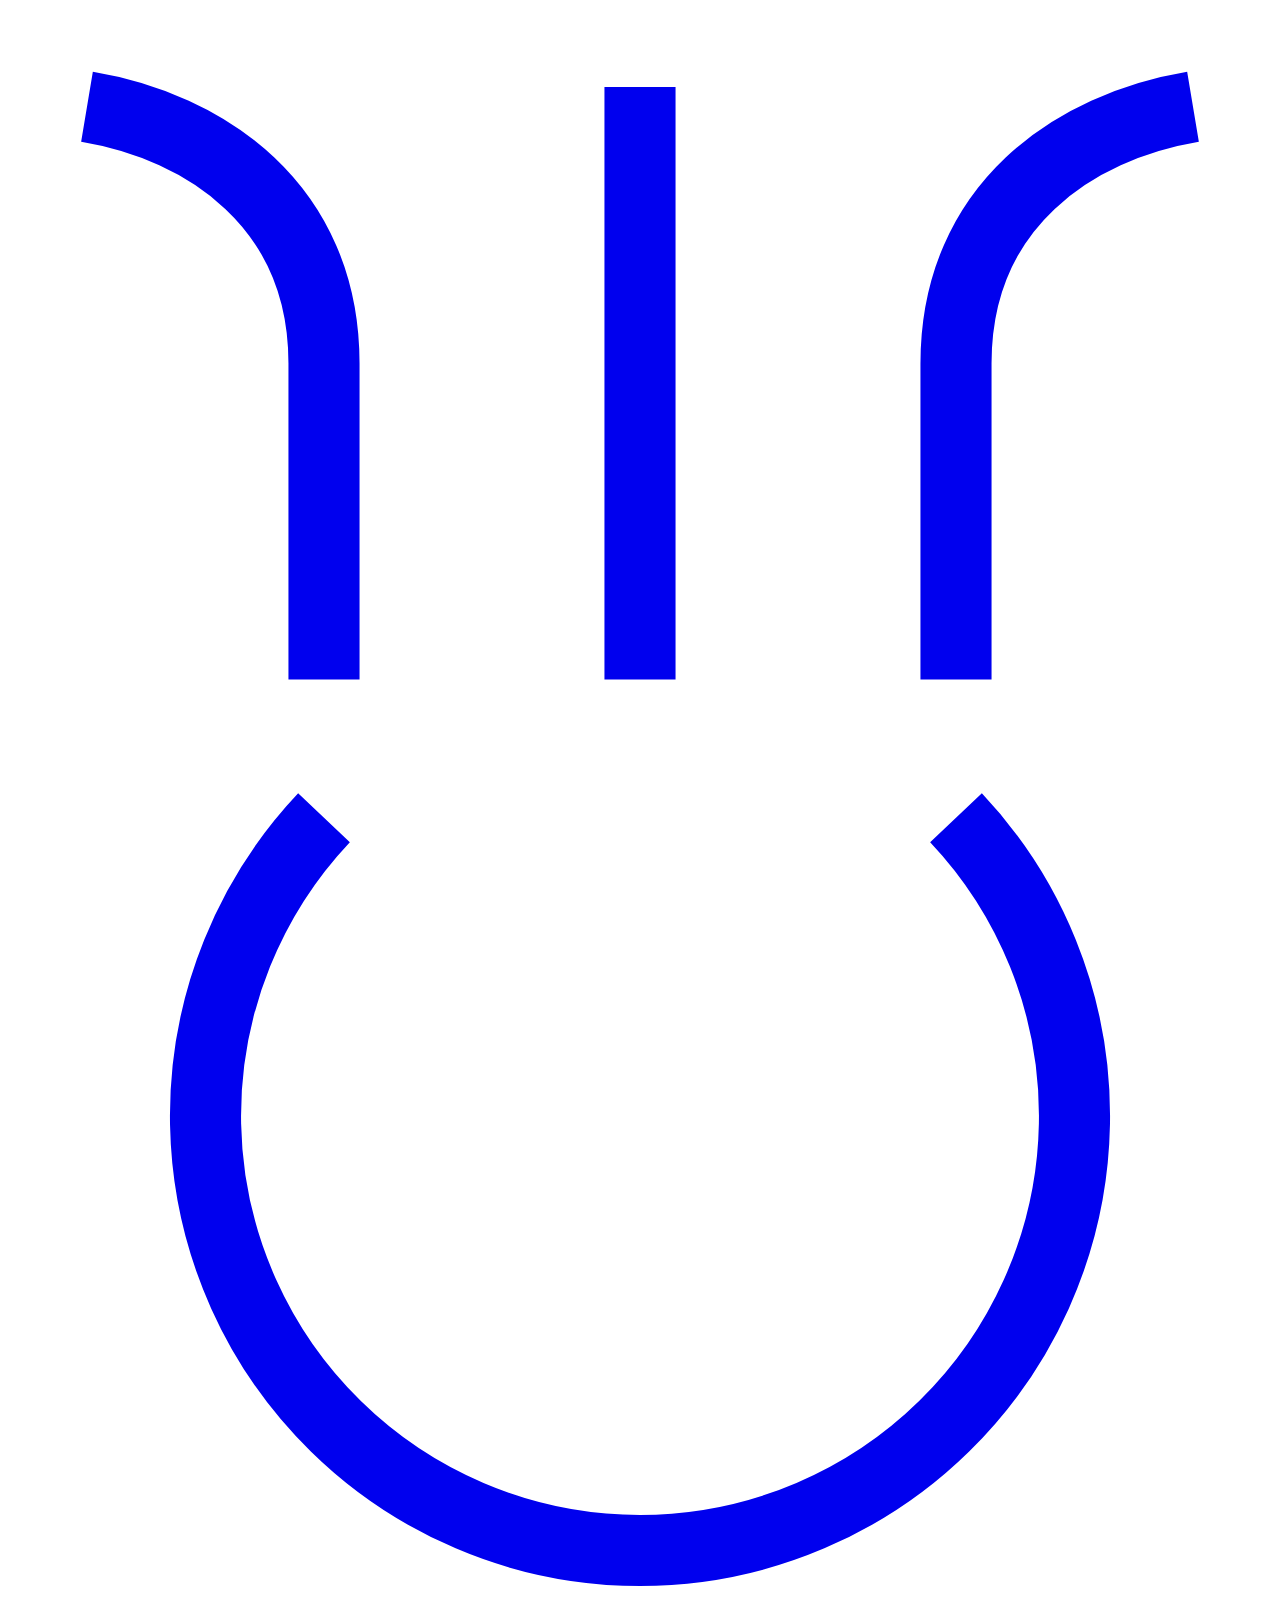
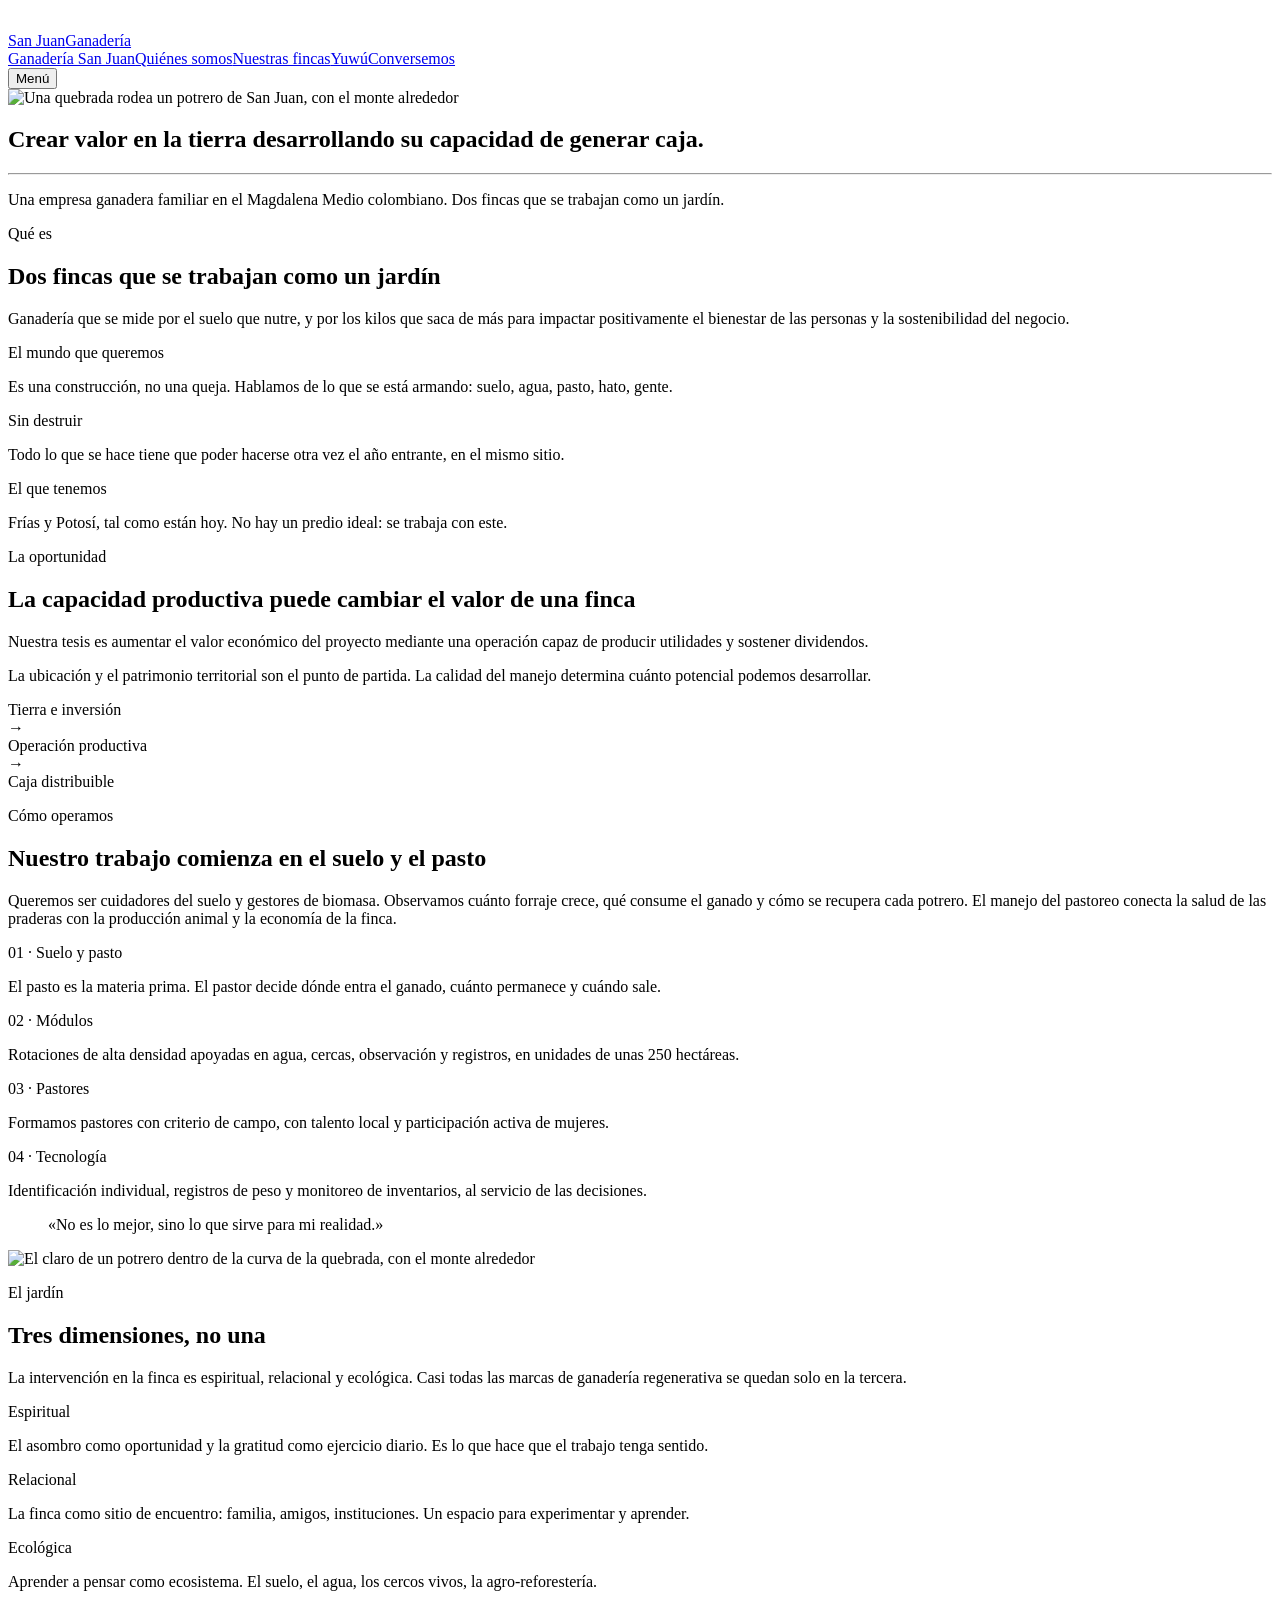
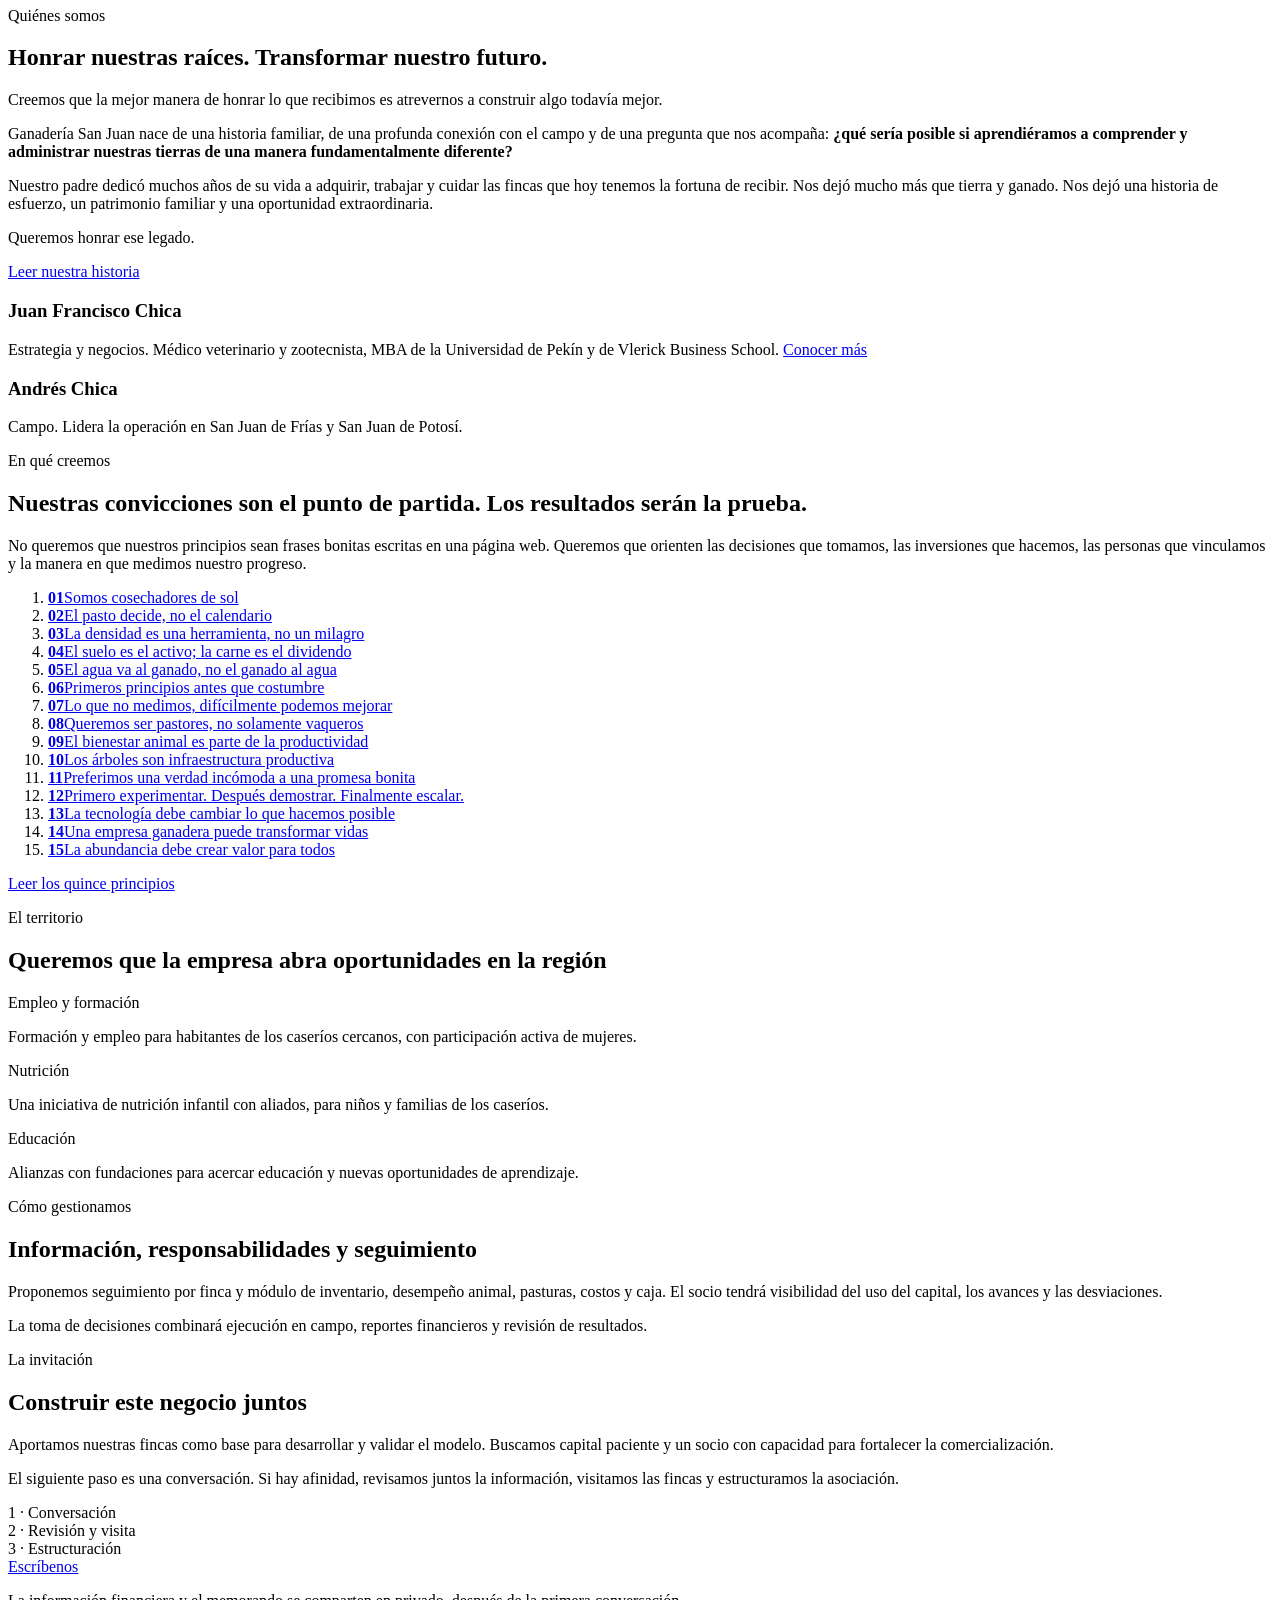
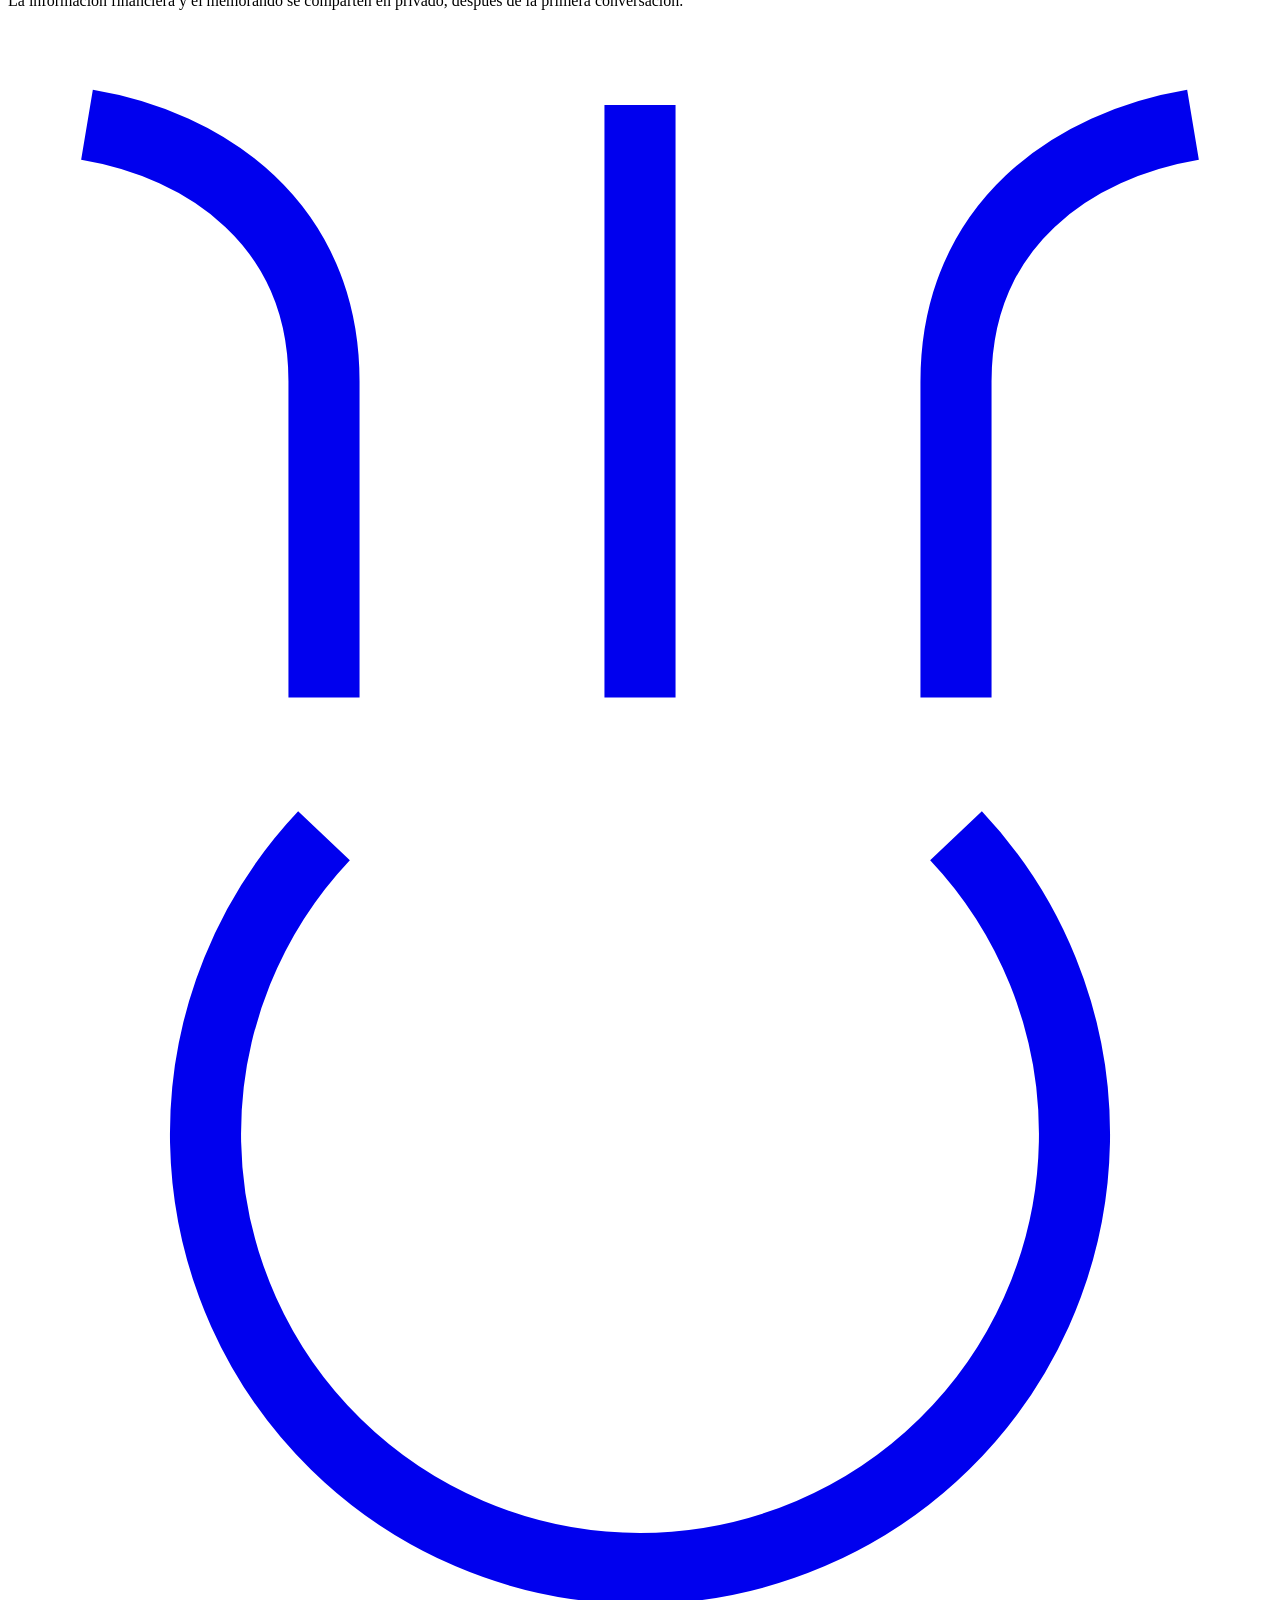
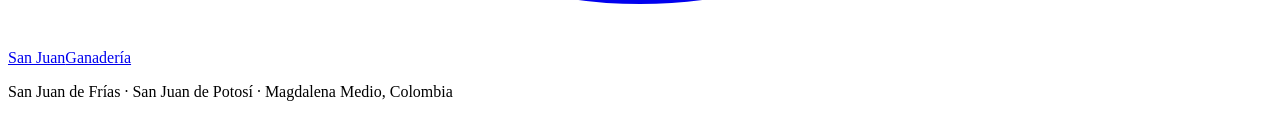
==== commit 14e4a0d9: "Sello igual al de la presentación: hierro + «San Juan» en Jost, regla y «Ganadería» debajo Co-Author" ====
--- a/docs/index.html
+++ b/docs/index.html
@@ -11,15 +11,15 @@
 <link rel="icon" href="/ganaderia-san-juan/activos/favicon.svg" type="image/svg+xml">
 <link rel="preconnect" href="https://fonts.googleapis.com">
 <link rel="preconnect" href="https://fonts.gstatic.com" crossorigin>
-<link href="https://fonts.googleapis.com/css2?family=Work+Sans:wght@400;500;600&family=Zilla+Slab:wght@400;500&display=swap" rel="stylesheet">
-<link rel="stylesheet" href="/ganaderia-san-juan/activos/estilos.css?v=a3843a51">
+<link href="https://fonts.googleapis.com/css2?family=Jost:wght@400;500&family=Work+Sans:wght@400;500;600&family=Zilla+Slab:wght@400;500&display=swap" rel="stylesheet">
+<link rel="stylesheet" href="/ganaderia-san-juan/activos/estilos.css?v=b1afff0f">
 </head>
 <body>
 <header class="nav"><div class="contenedor">
-  <a class="marca" href="/ganaderia-san-juan/" aria-label="Ganadería San Juan, inicio"><svg xmlns="http://www.w3.org/2000/svg" viewBox="20.2 10.2 59.6 77.7" role="img" aria-label="San Juan">
+  <a class="marca" href="/ganaderia-san-juan/" aria-label="Ganadería San Juan, inicio"><span class="fila"><svg xmlns="http://www.w3.org/2000/svg" viewBox="18 8 64 82" role="img" aria-label="San Juan">
 
 <g fill="none" stroke="currentColor" stroke-width="3.6"><path d="M34,49 A22,22 0 1 0 66,49"></path><path d="M34,42 V26 C34,18 28,14 22,13"></path><path d="M50,42 V12"></path><path d="M66,42 V26 C66,18 72,14 78,13"></path></g>
-</svg><span>SAN JUAN<small>GANADERÍA</small></span></a>
+</svg><span class="nombre">San Juan</span></span><span class="fila2"><i></i><span class="sub">Ganadería</span></span></a>
   <nav class="enlaces" id="menu"><a href="/ganaderia-san-juan/" aria-current="page">Ganadería San Juan</a><a href="/ganaderia-san-juan/quienes-somos/">Quiénes somos</a><a href="/ganaderia-san-juan/fincas/">Nuestras fincas</a><a href="/ganaderia-san-juan/yuwu/">Yuwú</a><a href="/ganaderia-san-juan/#conversemos">Conversemos</a></nav>
   <button class="menu-boton" type="button" aria-expanded="false" aria-controls="menu">Menú</button>
 </div></header>
@@ -155,10 +155,10 @@
 
 </main>
 <footer class="pie"><div class="contenedor">
-  <a class="marca" href="/ganaderia-san-juan/"><svg xmlns="http://www.w3.org/2000/svg" viewBox="20.2 10.2 59.6 77.7" role="img" aria-label="San Juan">
+  <a class="marca" href="/ganaderia-san-juan/"><span class="fila"><svg xmlns="http://www.w3.org/2000/svg" viewBox="18 8 64 82" role="img" aria-label="San Juan">
 
 <g fill="none" stroke="currentColor" stroke-width="3.6"><path d="M34,49 A22,22 0 1 0 66,49"></path><path d="M34,42 V26 C34,18 28,14 22,13"></path><path d="M50,42 V12"></path><path d="M66,42 V26 C66,18 72,14 78,13"></path></g>
-</svg><span>SAN JUAN<small>GANADERÍA</small></span></a>
+</svg><span class="nombre">San Juan</span></span><span class="fila2"><i></i><span class="sub">Ganadería</span></span></a>
   <p>San Juan de Frías · San Juan de Potosí · Magdalena Medio, Colombia</p>
 </div></footer>
 <script>
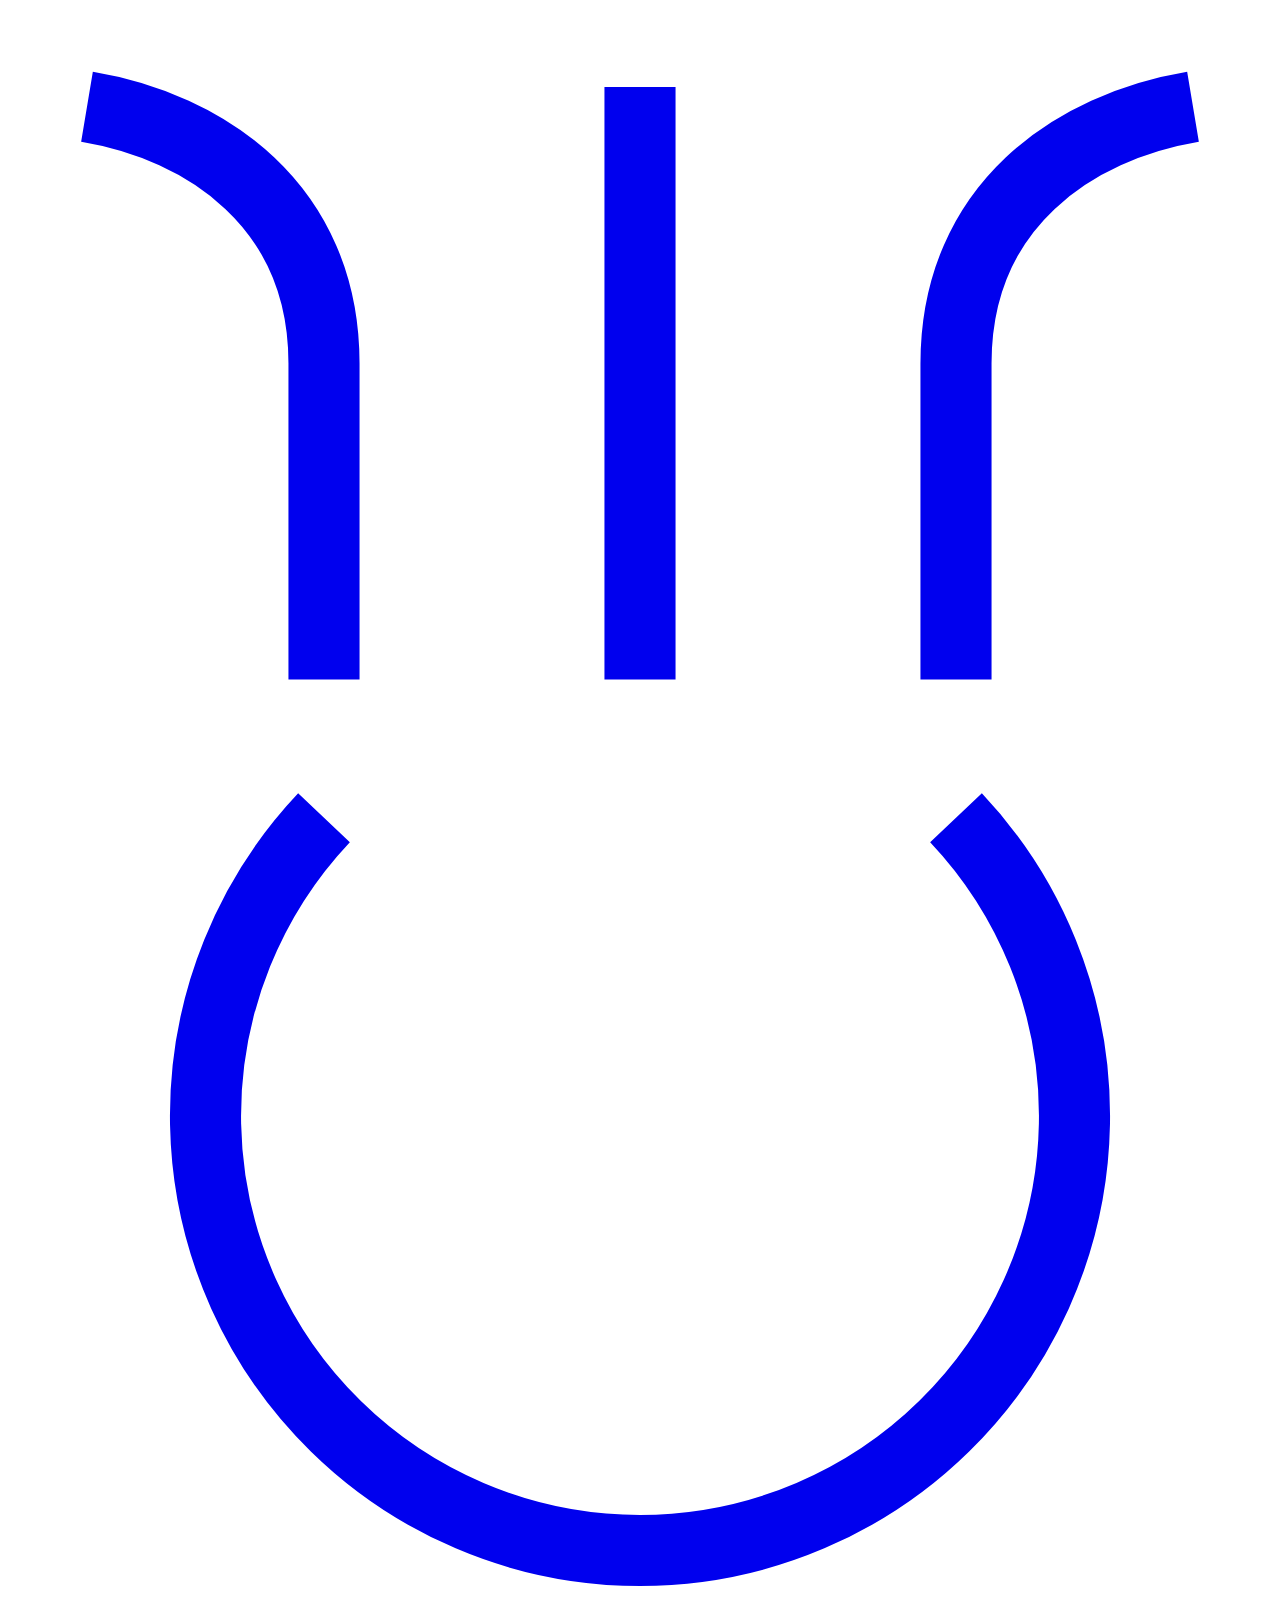
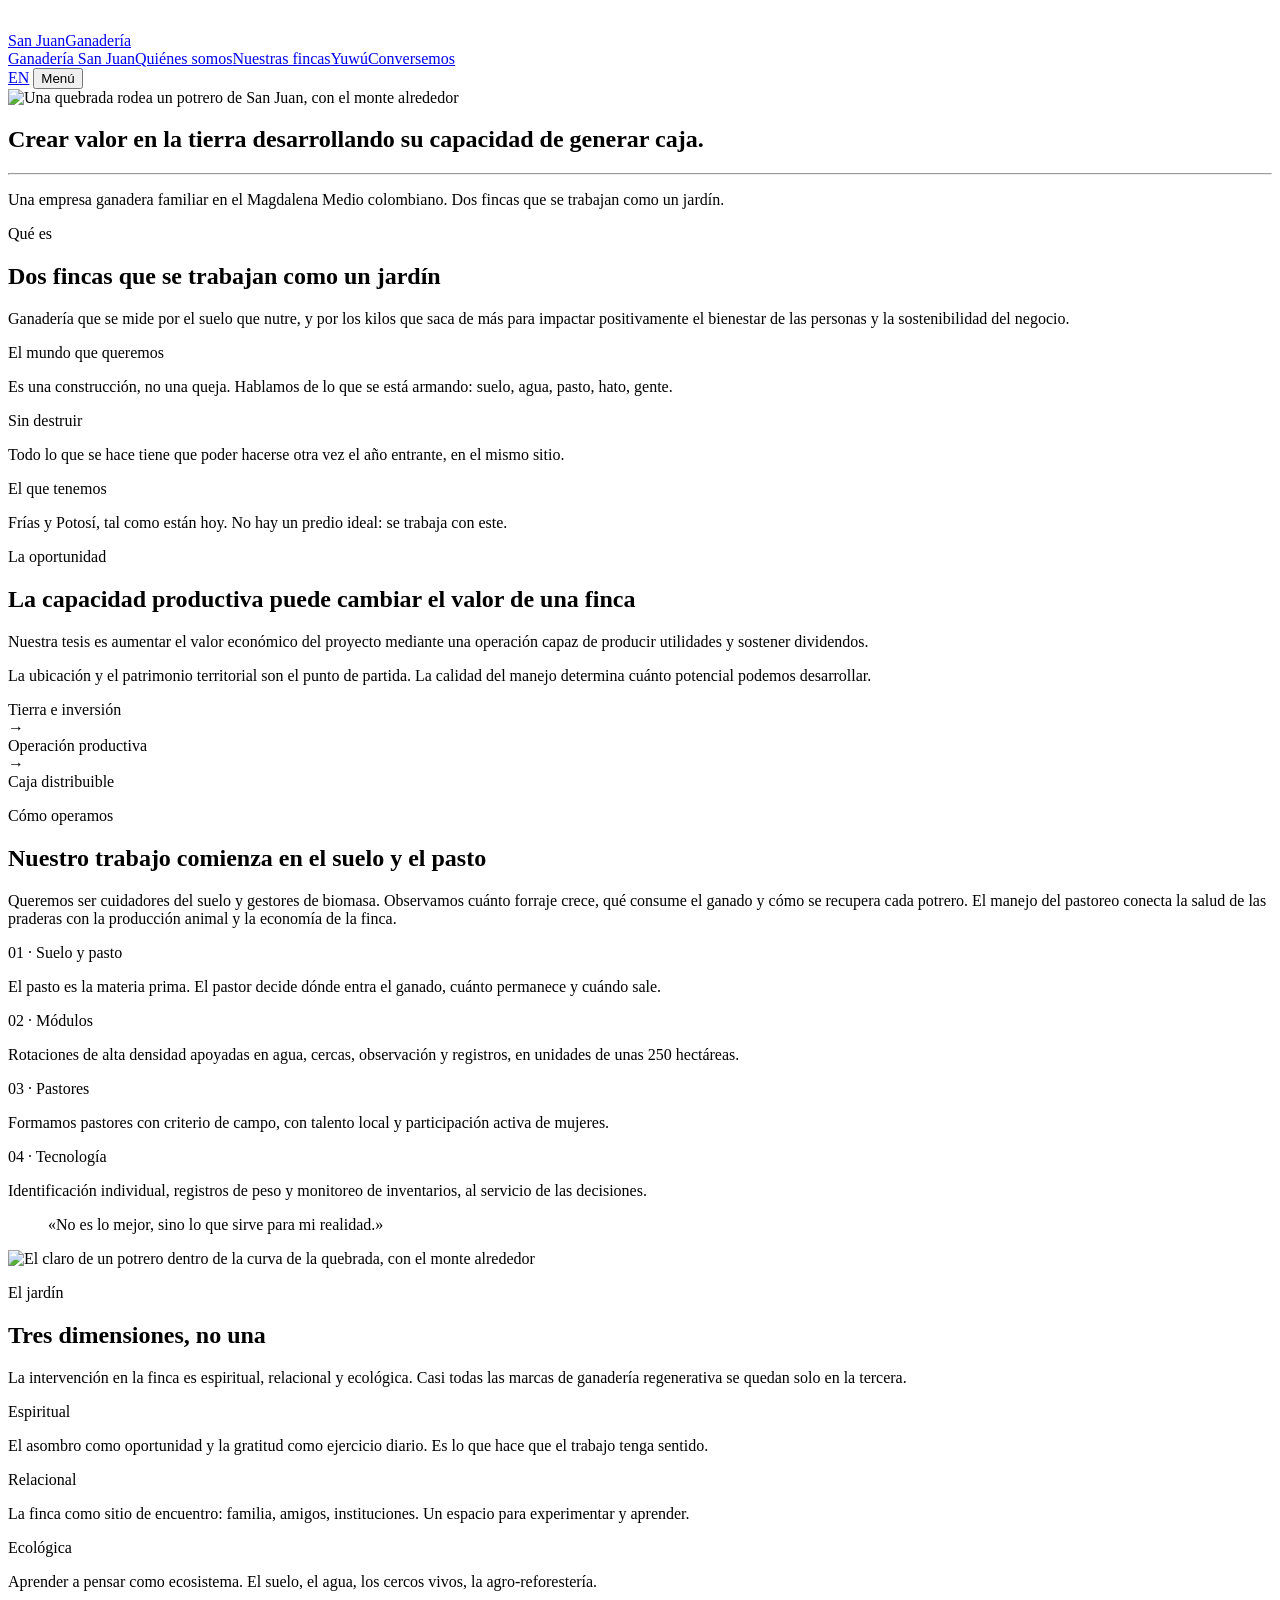
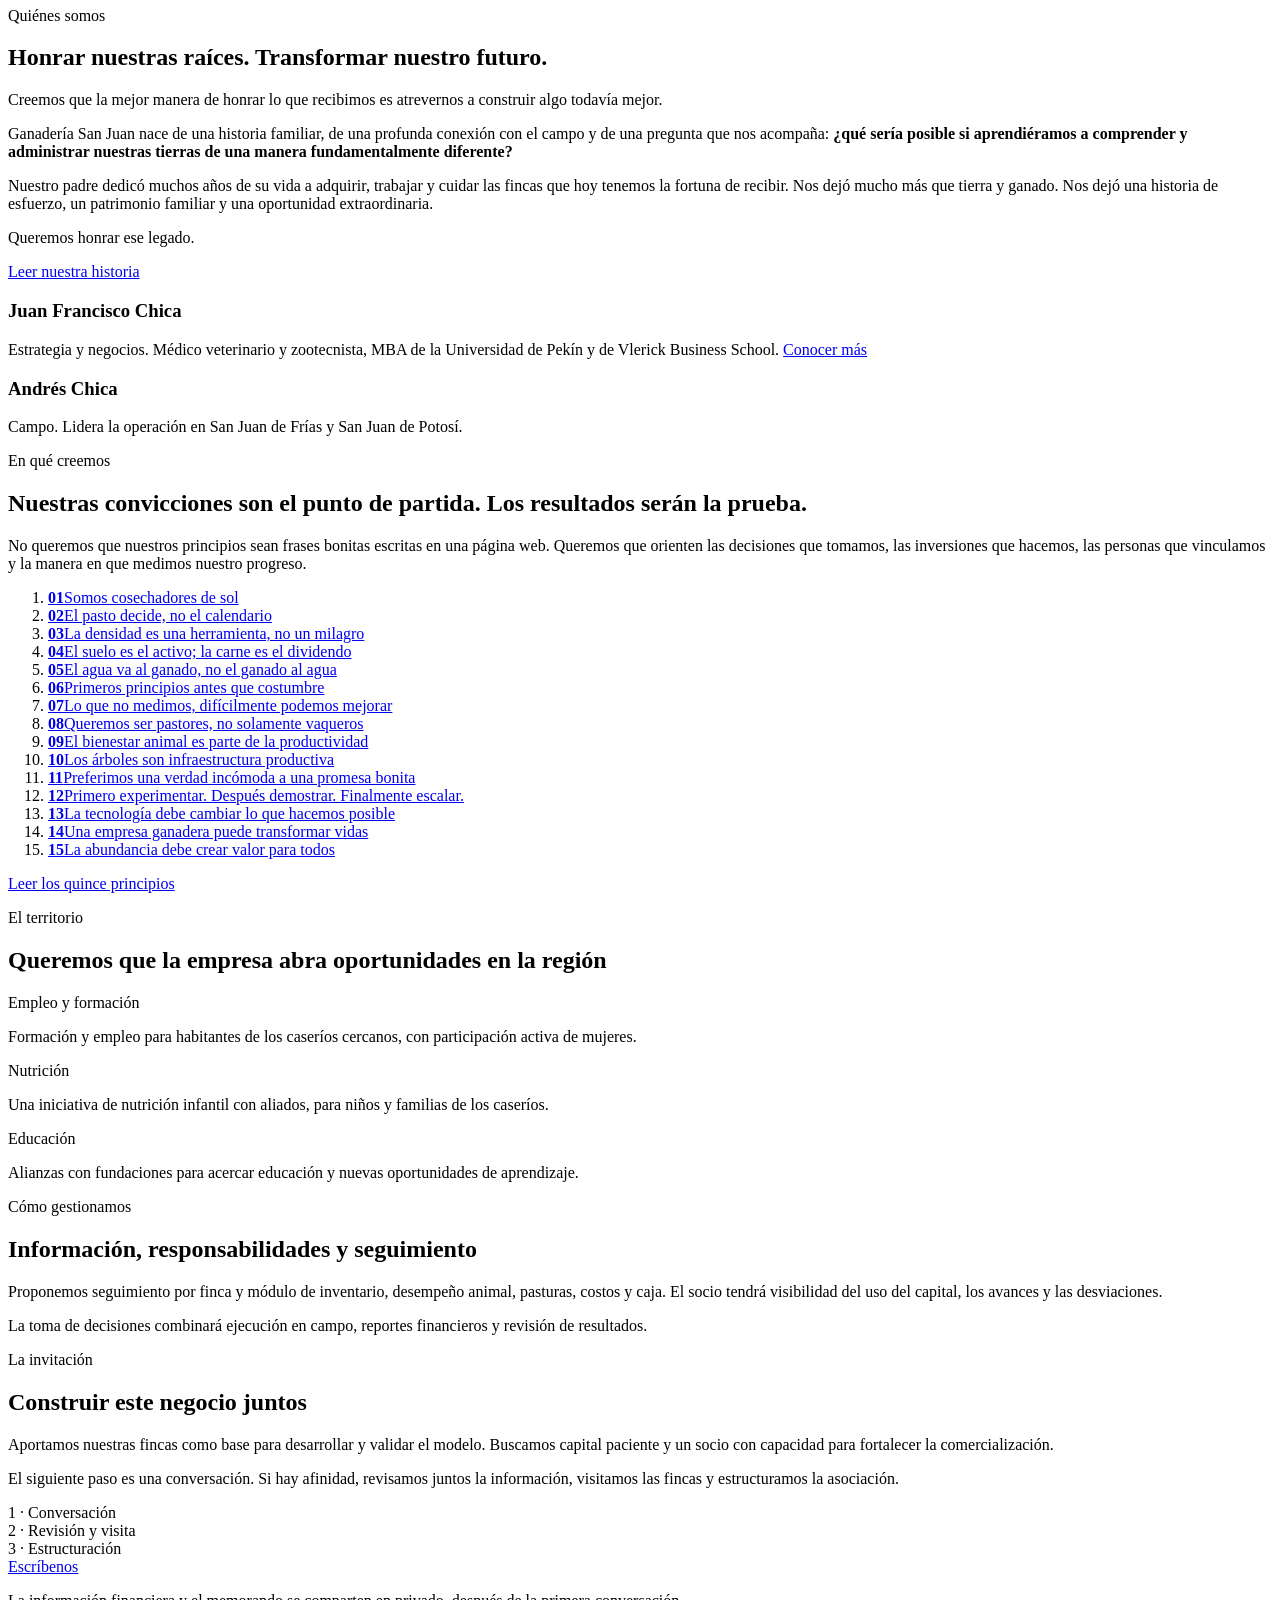
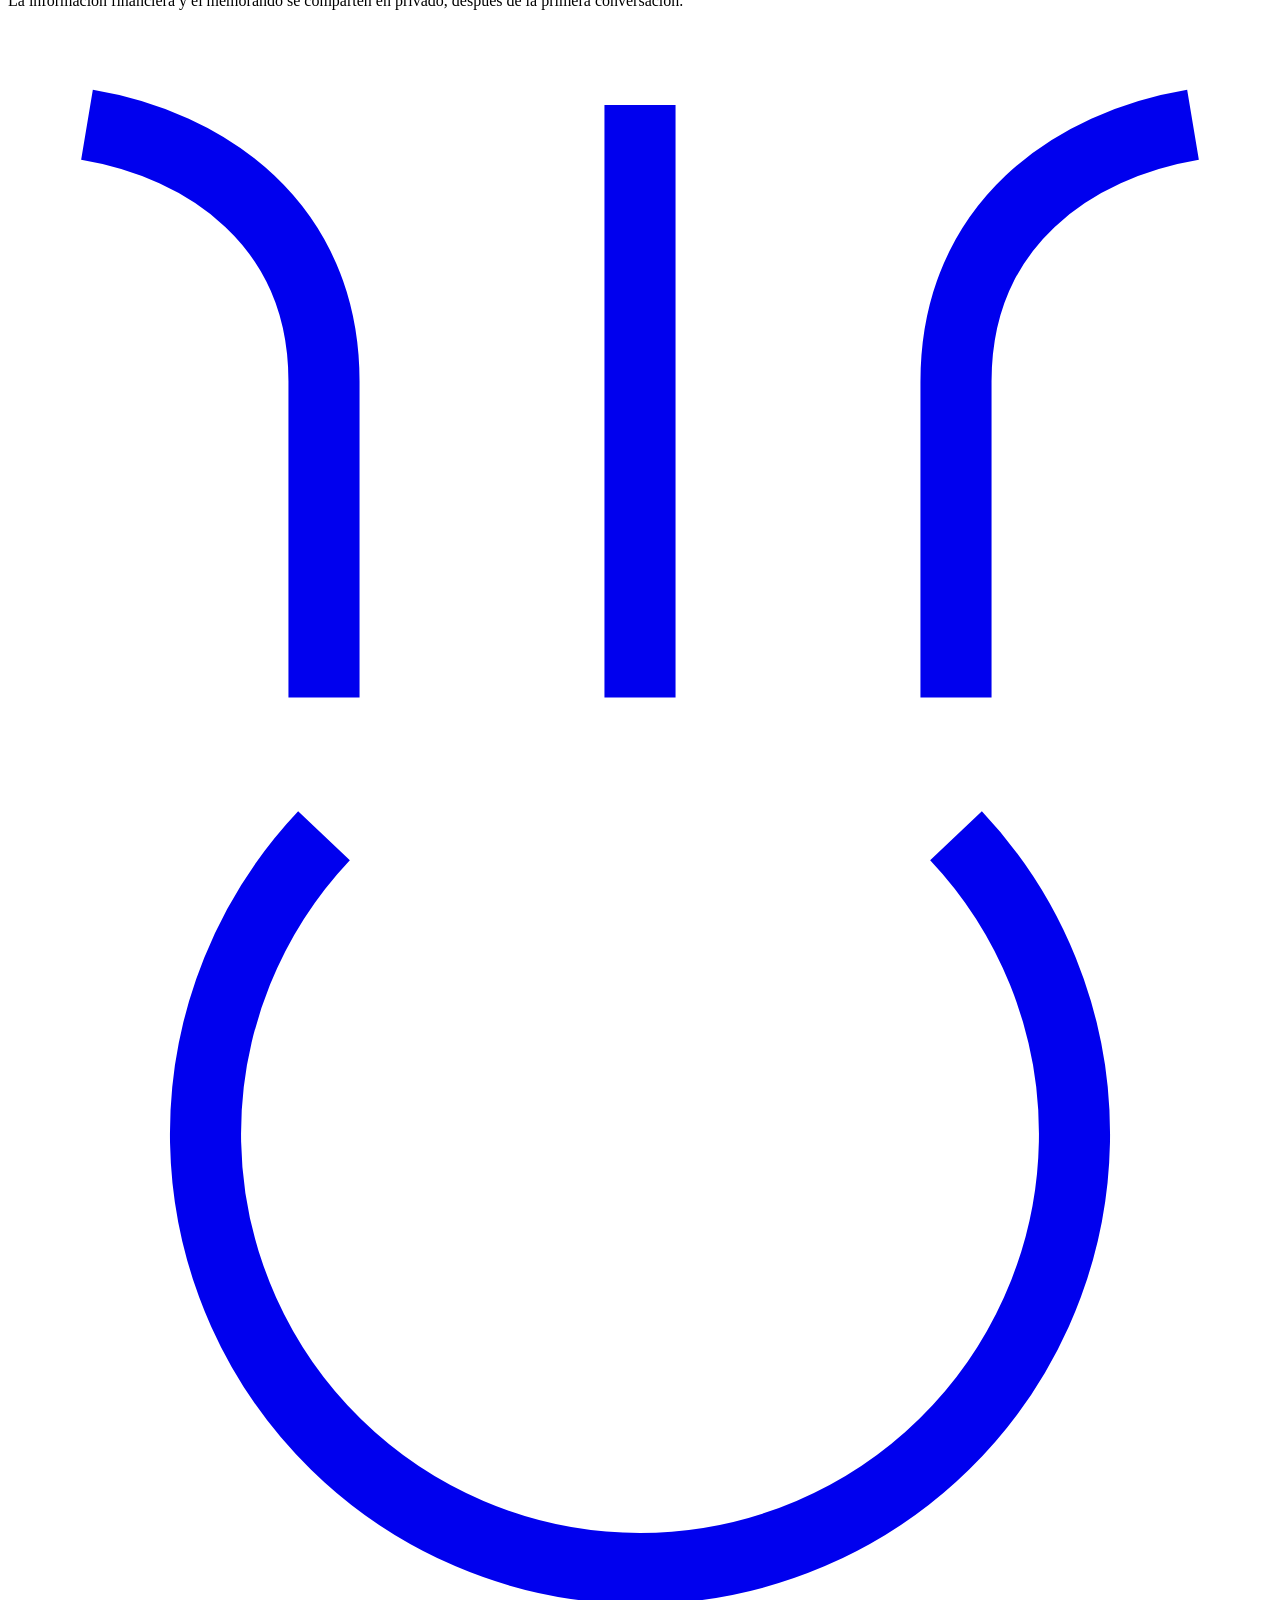
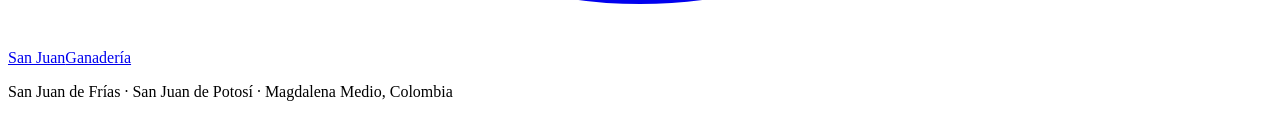
==== commit 76912801: "Versión en inglés (/en/) con botón ES · EN: inicio, quiénes somos, fincas y Yuwú Co-Authored-By: Cla" ====
--- a/docs/index.html
+++ b/docs/index.html
@@ -8,11 +8,13 @@
 <meta property="og:title" content="Ganadería San Juan">
 <meta property="og:description" content="Una empresa ganadera familiar en el Magdalena Medio colombiano. Crear valor en la tierra desarrollando su capacidad de generar caja.">
 <meta property="og:image" content="/ganaderia-san-juan/activos/fotos/predio-01-agua.jpg">
+<link rel="alternate" hreflang="es" href="https://jfchica86.github.io/ganaderia-san-juan/">
+<link rel="alternate" hreflang="en" href="https://jfchica86.github.io/ganaderia-san-juan/en/">
 <link rel="icon" href="/ganaderia-san-juan/activos/favicon.svg" type="image/svg+xml">
 <link rel="preconnect" href="https://fonts.googleapis.com">
 <link rel="preconnect" href="https://fonts.gstatic.com" crossorigin>
 <link href="https://fonts.googleapis.com/css2?family=Jost:wght@400;500&family=Work+Sans:wght@400;500;600&family=Zilla+Slab:wght@400;500&display=swap" rel="stylesheet">
-<link rel="stylesheet" href="/ganaderia-san-juan/activos/estilos.css?v=b1afff0f">
+<link rel="stylesheet" href="/ganaderia-san-juan/activos/estilos.css?v=696f7a85">
 </head>
 <body>
 <header class="nav"><div class="contenedor">
@@ -21,7 +23,10 @@
 <g fill="none" stroke="currentColor" stroke-width="3.6"><path d="M34,49 A22,22 0 1 0 66,49"></path><path d="M34,42 V26 C34,18 28,14 22,13"></path><path d="M50,42 V12"></path><path d="M66,42 V26 C66,18 72,14 78,13"></path></g>
 </svg><span class="nombre">San Juan</span></span><span class="fila2"><i></i><span class="sub">Ganadería</span></span></a>
   <nav class="enlaces" id="menu"><a href="/ganaderia-san-juan/" aria-current="page">Ganadería San Juan</a><a href="/ganaderia-san-juan/quienes-somos/">Quiénes somos</a><a href="/ganaderia-san-juan/fincas/">Nuestras fincas</a><a href="/ganaderia-san-juan/yuwu/">Yuwú</a><a href="/ganaderia-san-juan/#conversemos">Conversemos</a></nav>
-  <button class="menu-boton" type="button" aria-expanded="false" aria-controls="menu">Menú</button>
+  <div class="nav-derecha">
+    <a class="idioma" href="/ganaderia-san-juan/en/" hreflang="en" lang="en" title="English">EN</a>
+    <button class="menu-boton" type="button" aria-expanded="false" aria-controls="menu">Menú</button>
+  </div>
 </div></header>
 <main>
 <section class="portada">
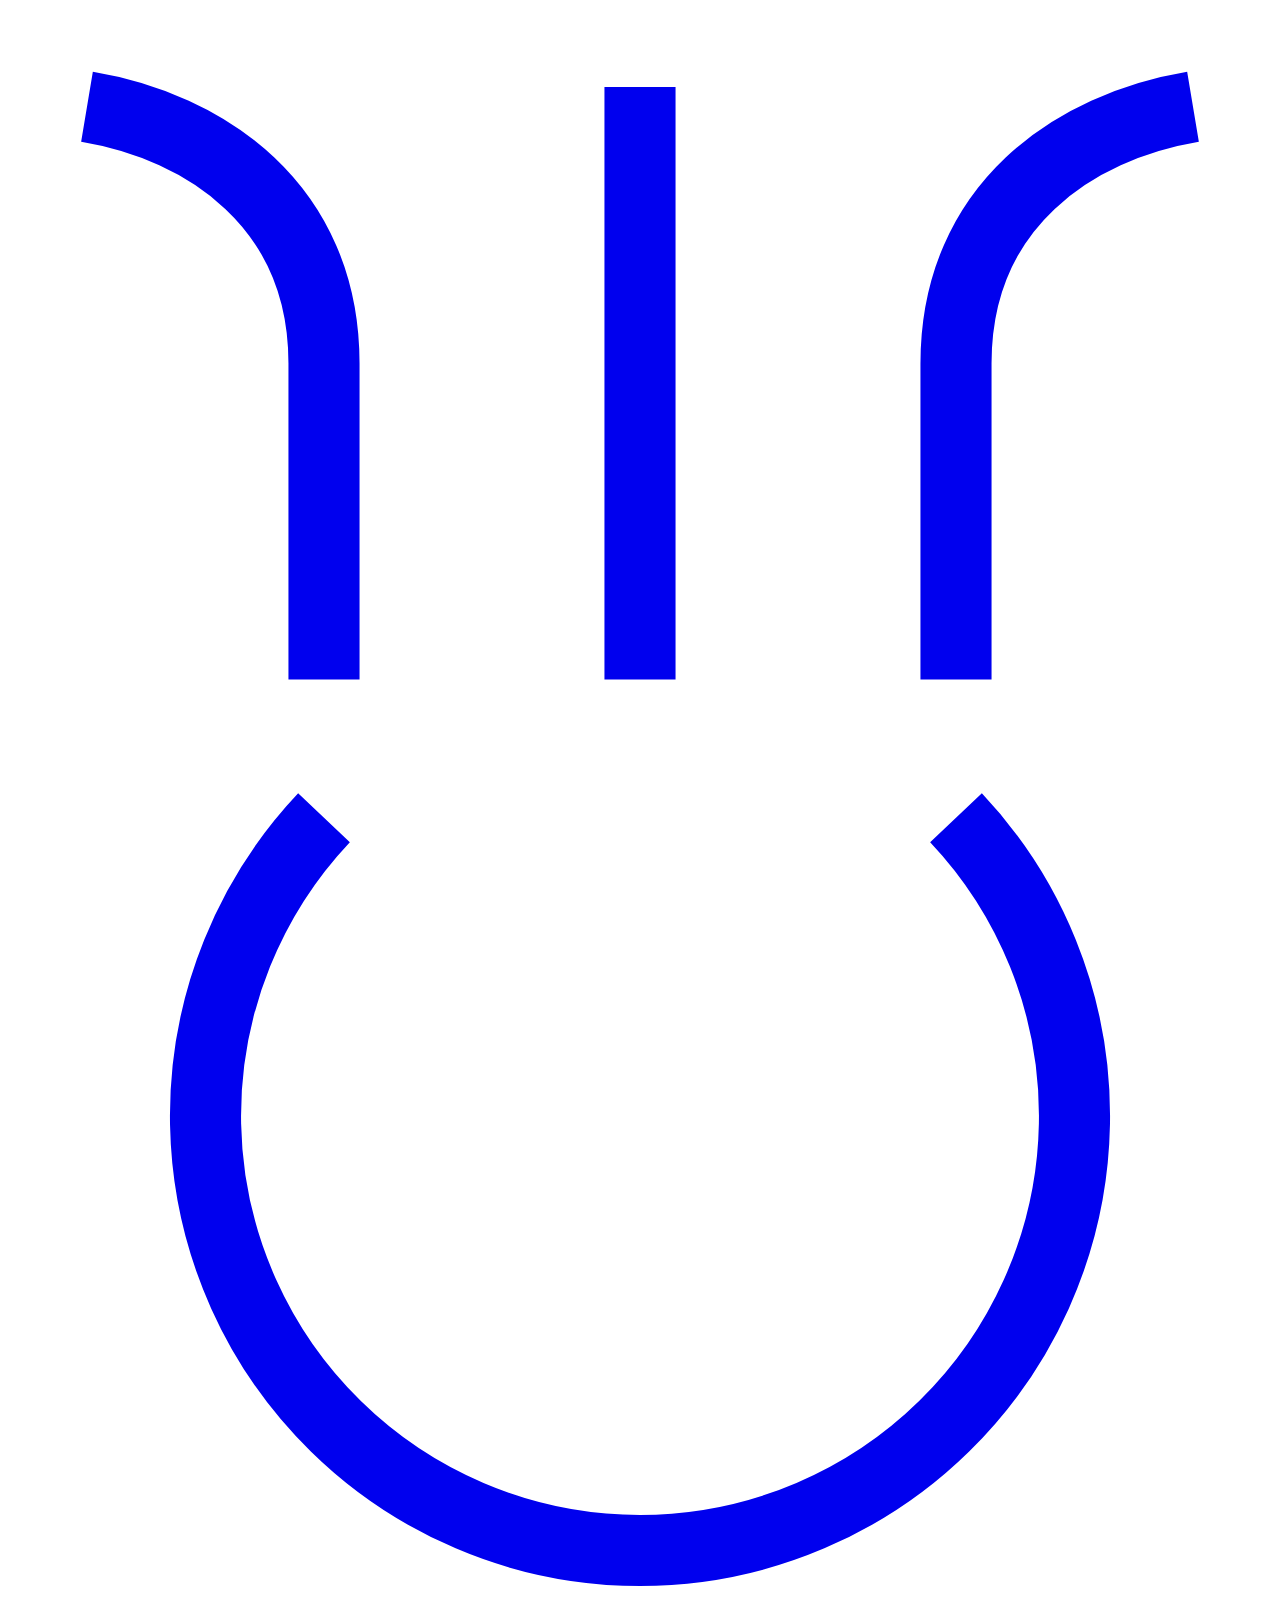
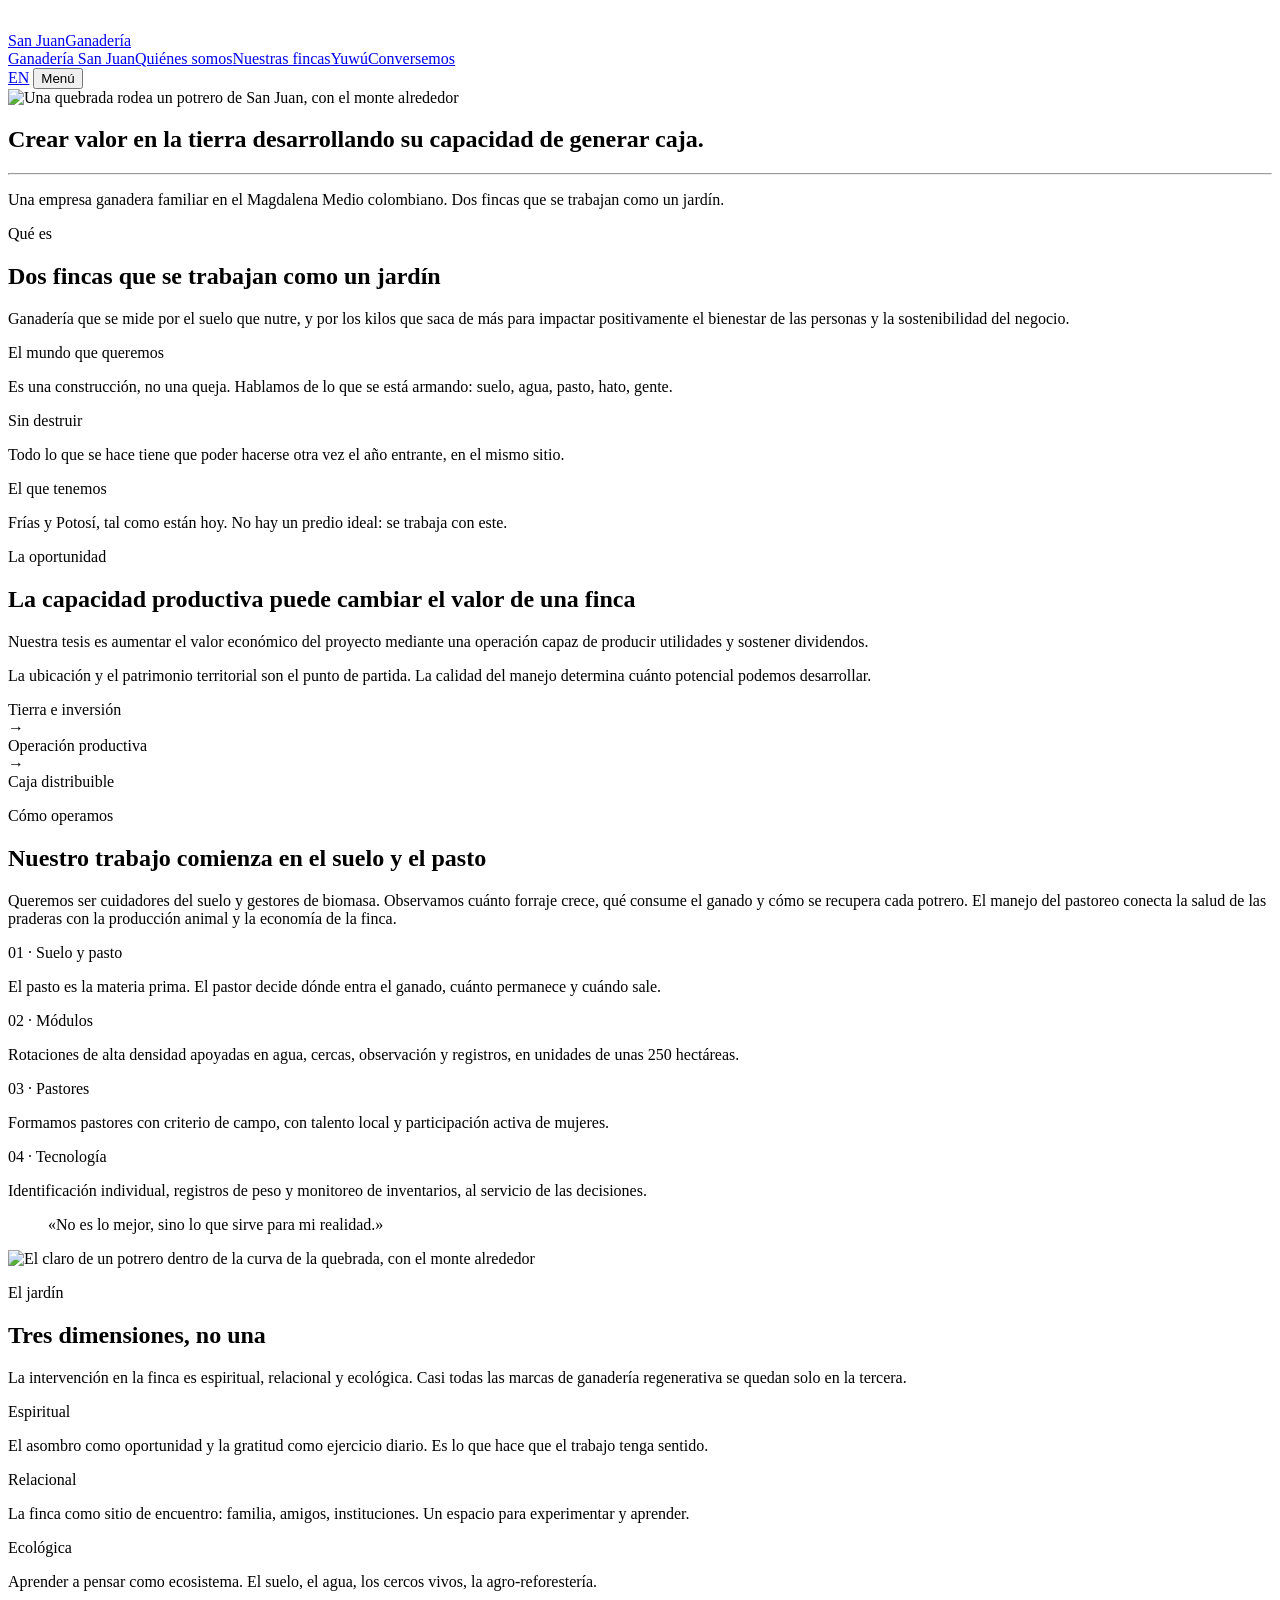
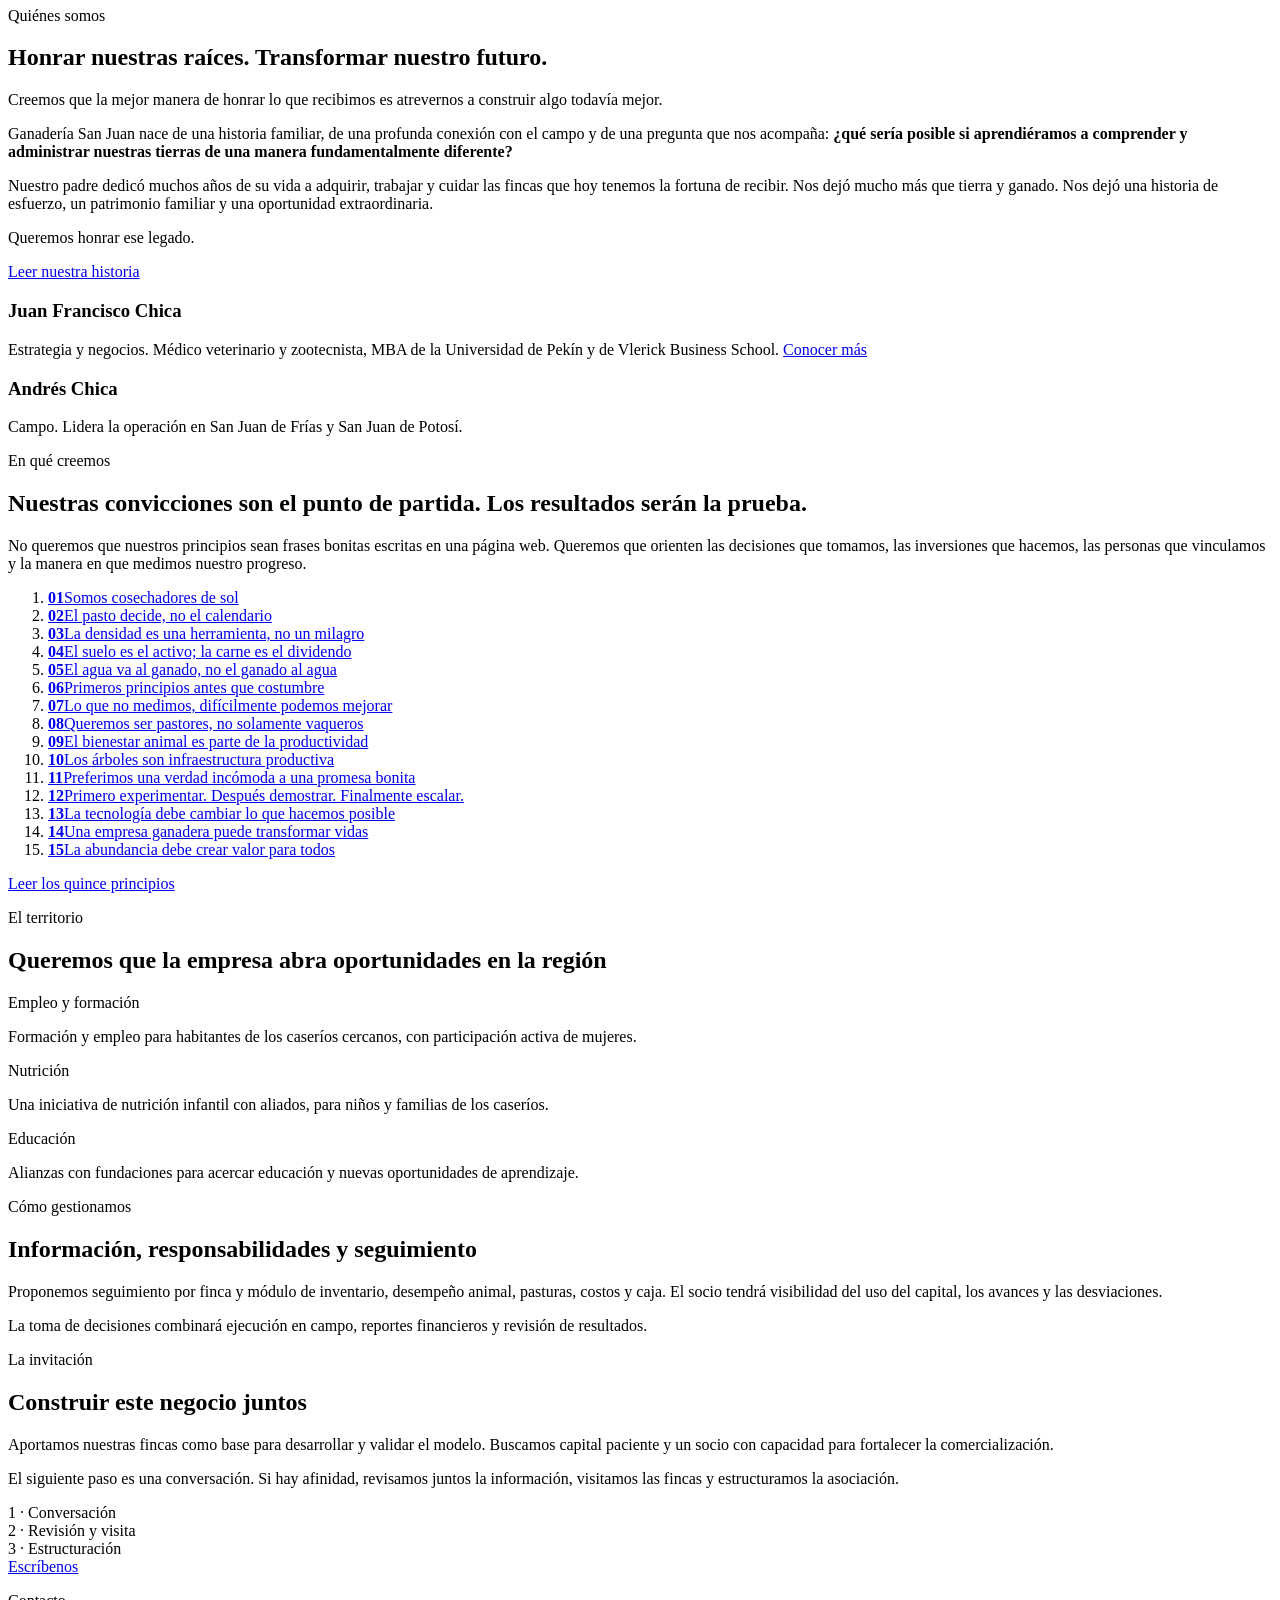
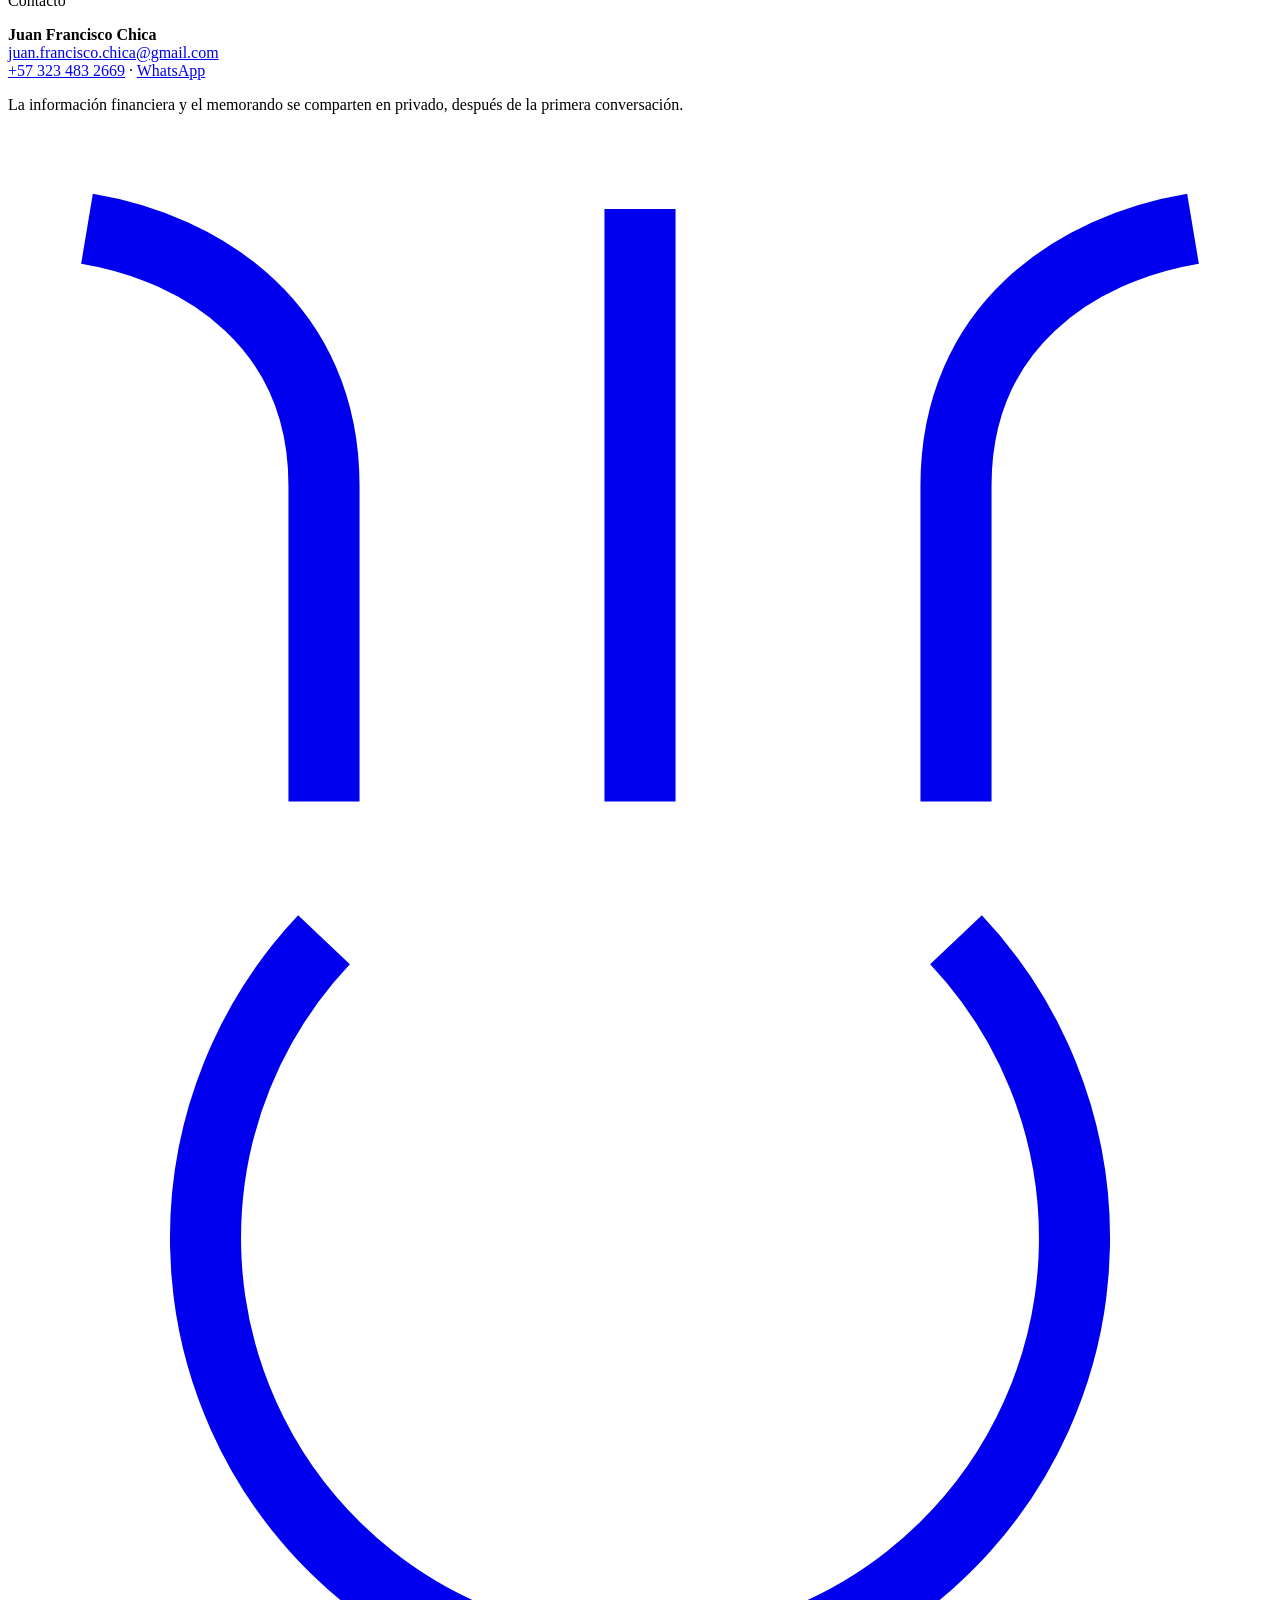
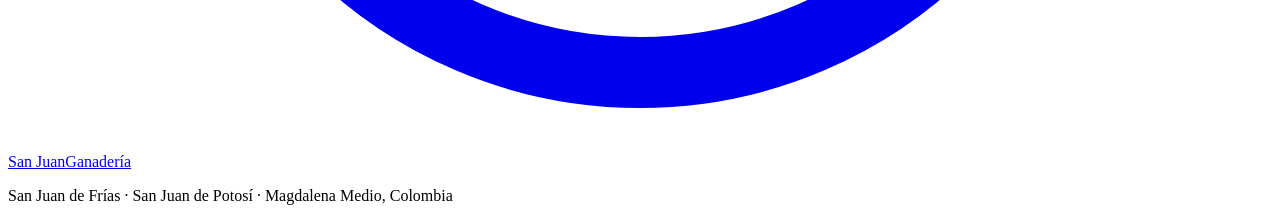
==== commit 3584a222: "Contacto: correo y WhatsApp de Juan en la invitación (español e inglés) Co-Authored-By: Claude Opus " ====
--- a/docs/index.html
+++ b/docs/index.html
@@ -14,7 +14,7 @@
 <link rel="preconnect" href="https://fonts.googleapis.com">
 <link rel="preconnect" href="https://fonts.gstatic.com" crossorigin>
 <link href="https://fonts.googleapis.com/css2?family=Jost:wght@400;500&family=Work+Sans:wght@400;500;600&family=Zilla+Slab:wght@400;500&display=swap" rel="stylesheet">
-<link rel="stylesheet" href="/ganaderia-san-juan/activos/estilos.css?v=696f7a85">
+<link rel="stylesheet" href="/ganaderia-san-juan/activos/estilos.css?v=5b569e22">
 </head>
 <body>
 <header class="nav"><div class="contenedor">
@@ -155,6 +155,12 @@
   </div>
   <div class="pasos"><div>1 · Conversación</div><div>2 · Revisión y visita</div><div>3 · Estructuración</div></div>
   <a class="boton" href="mailto:juan.francisco.chica@gmail.com?subject=Ganader%C3%ADa%20San%20Juan">Escríbenos</a>
+  <div class="contacto">
+    <p class="etiqueta">Contacto</p>
+    <p><strong>Juan Francisco Chica</strong><br>
+    <a href="mailto:juan.francisco.chica@gmail.com">juan.francisco.chica@gmail.com</a><br>
+    <a href="https://wa.me/573234832669">+57 323 483 2669</a> · <a href="https://wa.me/573234832669">WhatsApp</a></p>
+  </div>
   <p class="nota">La información financiera y el memorando se comparten en privado, después de la primera conversación.</p>
 </div></section>
 
